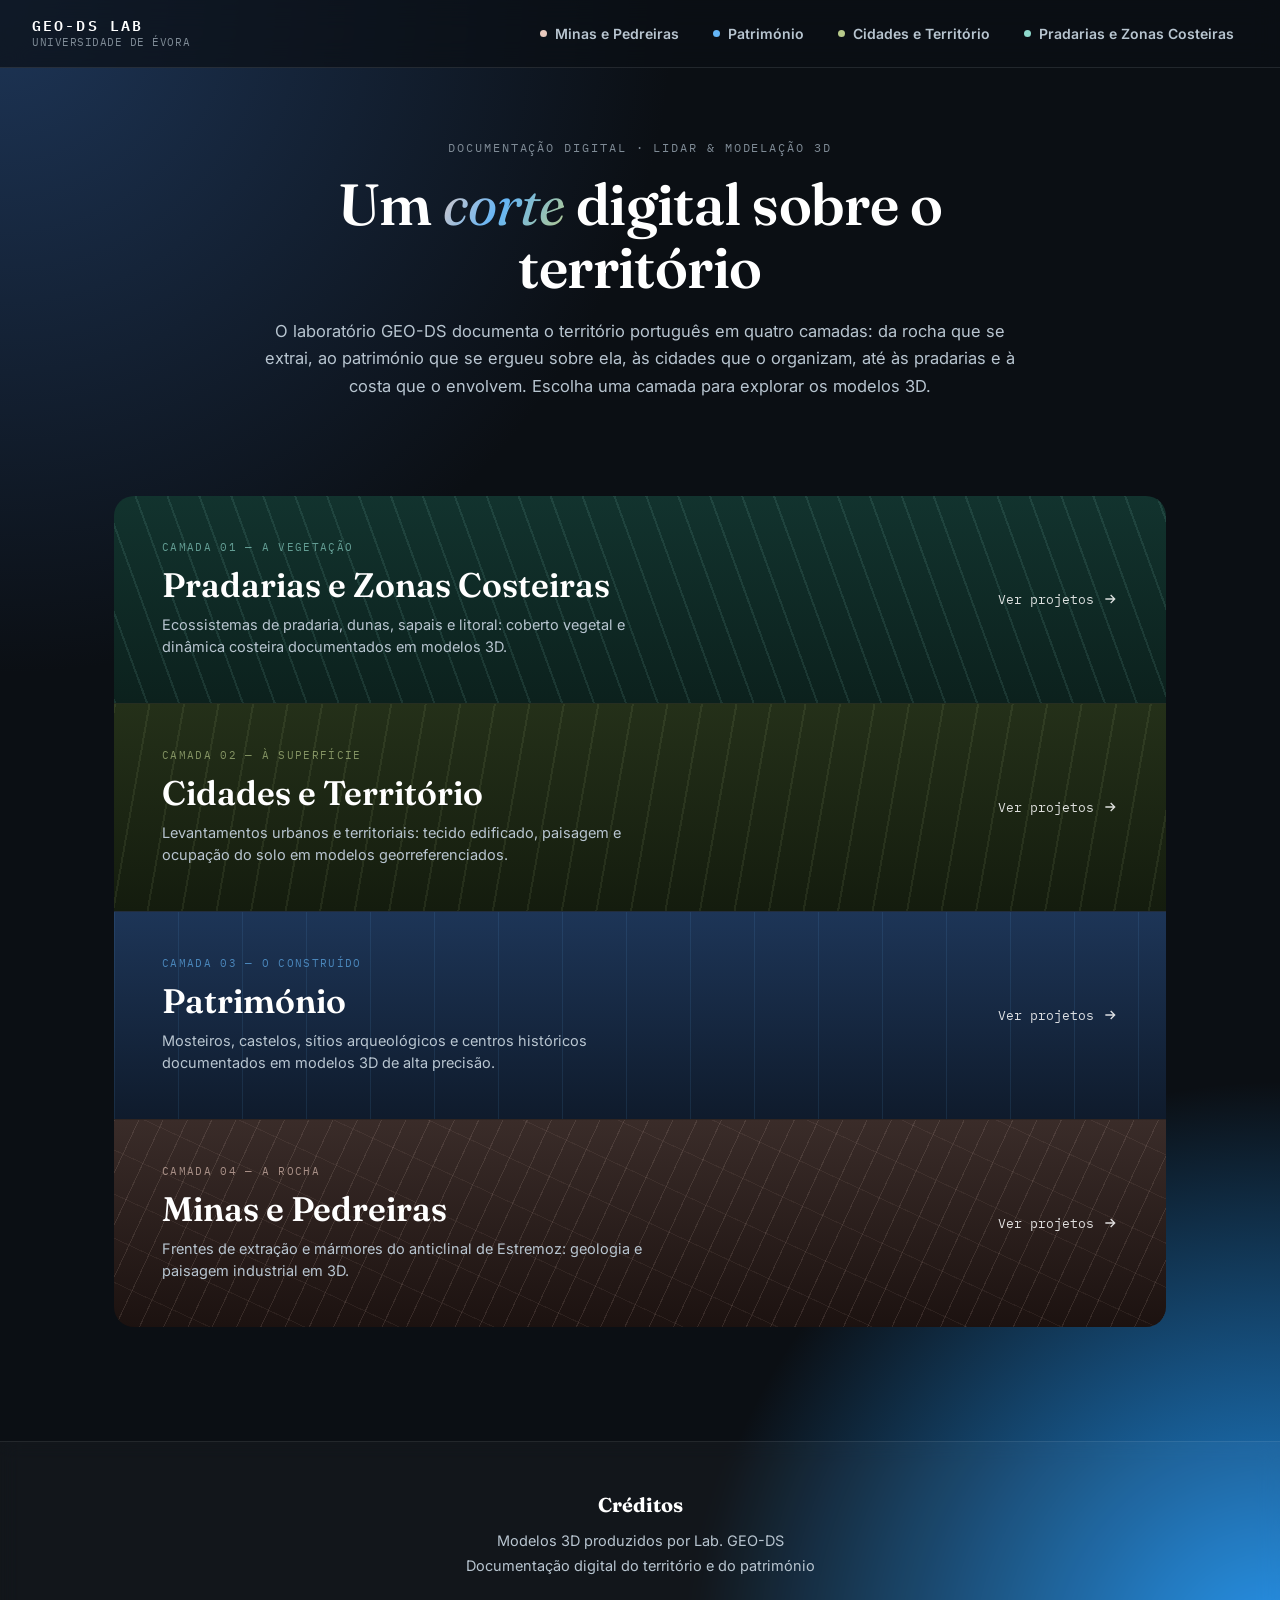
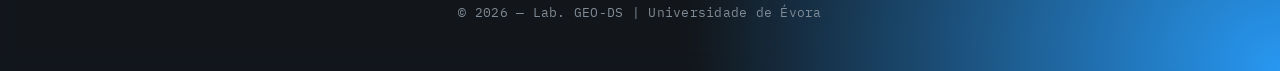
==== index.html @ 9f5beaca "Update eyebrow text in header section" ====
<!DOCTYPE html>
<html lang="pt">
<head>
<meta charset="UTF-8">
<meta name="viewport" content="width=device-width, initial-scale=1.0">
<title>GEO-DS_Atlas Digital do Território e Património</title>

<link rel="preconnect" href="https://fonts.googleapis.com">
<link href="https://fonts.googleapis.com/css2?family=Fraunces:ital,wght@0,500;0,600;1,400&family=Inter:wght@300;400;600;700&family=IBM+Plex+Mono:wght@400;600&display=swap" rel="stylesheet">
<link rel="stylesheet" href="css/geods.css">
</head>
<body>

<nav class="geods-nav">
    <a href="index.html" class="geods-brand">
        <span class="mark">GEO-DS LAB</span>
        <span class="sub">UNIVERSIDADE DE ÉVORA</span>
    </a>
    <div class="geods-links">
        <a href="minas.html" class="nav-minas"><span class="dot"></span><span class="txt">Minas e Pedreiras</span></a>
        <a href="patrimonio.html" class="nav-patrimonio"><span class="dot"></span><span class="txt">Património</span></a>
        <a href="cidades.html" class="nav-cidades"><span class="dot"></span><span class="txt">Cidades e Território</span></a>
        <a href="pradarias.html" class="nav-pradarias"><span class="dot"></span><span class="txt">Pradarias e Zonas Costeiras</span></a>
    </div>
</nav>

<header class="hero">
    <div class="eyebrow">Documentação digital · LiDAR &amp; modelação 3D</div>
    <h1>Um <em>corte</em> digital sobre o território</h1>
    <p>O laboratório GEO-DS documenta o território português em quatro camadas: da rocha que se extrai, ao património que se ergueu sobre ela, às cidades que o organizam, até às pradarias e à costa que o envolvem. Escolha uma camada para explorar os modelos 3D.</p>
</header>

<div class="strata">

    <a class="stratum pradarias" href="pradarias.html">
        <div class="label">
            <span class="index">Camada 01 — a vegetação</span>
            <h2>Pradarias e Zonas Costeiras</h2>
            <p>Ecossistemas de pradaria, dunas, sapais e litoral: coberto vegetal e dinâmica costeira documentados em modelos 3D.</p>
        </div>
        <span class="go">Ver projetos
            <svg viewBox="0 0 24 24" fill="none" stroke="currentColor" stroke-width="2"><path d="M5 12h14M13 6l6 6-6 6"/></svg>
        </span>
    </a>

    <a class="stratum cidades" href="cidades.html">
        <div class="label">
            <span class="index">Camada 02 — à superfície</span>
            <h2>Cidades e Território</h2>
            <p>Levantamentos urbanos e territoriais: tecido edificado, paisagem e ocupação do solo em modelos georreferenciados.</p>
        </div>
        <span class="go">Ver projetos
            <svg viewBox="0 0 24 24" fill="none" stroke="currentColor" stroke-width="2"><path d="M5 12h14M13 6l6 6-6 6"/></svg>
        </span>
    </a>

    <a class="stratum patrimonio" href="patrimonio.html">
        <div class="label">
            <span class="index">Camada 03 — o construído</span>
            <h2>Património</h2>
            <p>Mosteiros, castelos, sítios arqueológicos e centros históricos documentados em modelos 3D de alta precisão.</p>
        </div>
        <span class="go">Ver projetos
            <svg viewBox="0 0 24 24" fill="none" stroke="currentColor" stroke-width="2"><path d="M5 12h14M13 6l6 6-6 6"/></svg>
        </span>
    </a>

    <a class="stratum minas" href="minas.html">
        <div class="label">
            <span class="index">Camada 04 — a rocha</span>
            <h2>Minas e Pedreiras</h2>
            <p>Frentes de extração e mármores do anticlinal de Estremoz: geologia e paisagem industrial em 3D.</p>
        </div>
        <span class="go">Ver projetos
            <svg viewBox="0 0 24 24" fill="none" stroke="currentColor" stroke-width="2"><path d="M5 12h14M13 6l6 6-6 6"/></svg>
        </span>
    </a>

</div>

<footer>
    <div class="footer-section">
        <h3>Créditos</h3>
        <p>Modelos 3D produzidos por Lab. GEO-DS</p>
        <p>Documentação digital do território e do património</p>
    </div>
    <div class="footer-bottom">
        © 2026 — Lab. GEO-DS | Universidade de Évora
    </div>
</footer>

</body>
</html>
---- css/geods.css ----
/* ============================================================
   GEO-DS — Atlas Digital do Território
   Sistema de design partilhado por todas as páginas do site.
   ============================================================ */

*{ margin:0; padding:0; box-sizing:border-box; }

:root{
    /* base */
    --ink:#0b0f14;
    --ink-soft:#10151c;
    --text:#ffffff;
    --text-dim:#b8c5d0;
    --text-faint:#7f8b96;
    --line:rgba(255,255,255,.1);

    /* identidade — Património (mantém o azul já existente no atlas) */
    --patrimonio-deep:#1d3557;
    --patrimonio-mid:#2196f3;
    --patrimonio-glow:#64b5f6;

    /* identidade — Minas e Pedreiras (mármore do anticlinal de Estremoz) */
    --minas-deep:#3a2c29;
    --minas-mid:#c98f82;
    --minas-glow:#e8c9bd;

    /* identidade — Cidades e Território (paisagem, sobreiro, mapa) */
    --cidades-deep:#243019;
    --cidades-mid:#7c8f57;
    --cidades-glow:#b7c98a;

    /* identidade — Pradarias e Zonas Costeiras (dunas, sapal, litoral) */
    --pradarias-deep:#12332e;
    --pradarias-mid:#3fa79a;
    --pradarias-glow:#8fd9cd;

    --font-display:'Fraunces', serif;
    --font-body:'Inter', sans-serif;
    --font-mono:'IBM Plex Mono', monospace;
}

body{
    font-family:var(--font-body);
    background:
        radial-gradient(circle at top left, var(--patrimonio-deep) 0%, transparent 32%),
        radial-gradient(circle at bottom right, var(--patrimonio-mid) 0%, transparent 28%),
        var(--ink);
    color:var(--text);
    min-height:100vh;
}

a{ color:inherit; }

/* ---------- NAV ---------- */

.geods-nav{
    position:sticky;
    top:0;
    z-index:100;
    display:flex;
    align-items:center;
    justify-content:space-between;
    gap:20px;
    padding:16px 32px;
    background:rgba(11,15,20,.7);
    backdrop-filter:blur(14px);
    border-bottom:1px solid var(--line);
    flex-wrap:wrap;
}

.geods-brand{
    display:flex;
    flex-direction:column;
    line-height:1.1;
    text-decoration:none;
}

.geods-brand .mark{
    font-family:var(--font-mono);
    font-size:15px;
    letter-spacing:.14em;
    font-weight:600;
}

.geods-brand .sub{
    font-family:var(--font-mono);
    font-size:10.5px;
    letter-spacing:.05em;
    color:var(--text-faint);
    margin-top:3px;
}

.geods-links{
    display:flex;
    align-items:center;
    gap:6px;
    flex-wrap:wrap;
}

.geods-links a{
    display:flex;
    align-items:center;
    gap:8px;
    text-decoration:none;
    color:var(--text-dim);
    font-size:14px;
    font-weight:600;
    padding:9px 14px;
    border-radius:999px;
    transition:.25s ease;
}

.geods-links a .dot{
    width:7px;
    height:7px;
    border-radius:50%;
    flex-shrink:0;
}

.geods-links a:hover,
.geods-links a.active{
    color:var(--text);
    background:rgba(255,255,255,.08);
}

.geods-links a.nav-minas .dot{ background:var(--minas-glow); }
.geods-links a.nav-patrimonio .dot{ background:var(--patrimonio-glow); }
.geods-links a.nav-cidades .dot{ background:var(--cidades-glow); }
.geods-links a.nav-pradarias .dot{ background:var(--pradarias-glow); }

.geods-links a.nav-minas:hover, .geods-links a.nav-minas.active{ box-shadow:inset 0 0 0 1px rgba(201,143,130,.4); }
.geods-links a.nav-patrimonio:hover, .geods-links a.nav-patrimonio.active{ box-shadow:inset 0 0 0 1px rgba(100,181,246,.4); }
.geods-links a.nav-cidades:hover, .geods-links a.nav-cidades.active{ box-shadow:inset 0 0 0 1px rgba(183,201,138,.4); }
.geods-links a.nav-pradarias:hover, .geods-links a.nav-pradarias.active{ box-shadow:inset 0 0 0 1px rgba(143,217,205,.4); }

/* ---------- HERO (homepage) ---------- */

.hero{
    padding:72px 24px 40px;
    text-align:center;
    max-width:820px;
    margin:0 auto;
}

.hero .eyebrow{
    font-family:var(--font-mono);
    font-size:12px;
    letter-spacing:.16em;
    text-transform:uppercase;
    color:var(--text-faint);
    margin-bottom:18px;
}

.hero h1{
    font-family:var(--font-display);
    font-weight:600;
    font-size:clamp(36px,6vw,58px);
    line-height:1.08;
    letter-spacing:-.01em;
}

.hero h1 em{
    font-style:italic;
    font-weight:400;
    background:linear-gradient(120deg,var(--minas-glow),var(--patrimonio-glow) 50%,var(--cidades-glow));
    -webkit-background-clip:text;
    background-clip:text;
    color:transparent;
}

.hero p{
    margin-top:20px;
    color:var(--text-dim);
    font-size:16.5px;
    line-height:1.65;
}

/* ---------- STRATA — o corte geológico das 3 secções ---------- */

.strata{
    max-width:1100px;
    margin:56px auto 24px;
    padding:0 24px 90px;
    display:flex;
    flex-direction:column;
    gap:0;
}

.stratum{
    position:relative;
    display:flex;
    align-items:center;
    justify-content:space-between;
    gap:32px;
    padding:44px 48px;
    text-decoration:none;
    color:var(--text);
    overflow:hidden;
    border-top:1px solid rgba(255,255,255,.08);
    transition:.4s cubic-bezier(.2,.8,.2,1);
}

.stratum:first-child{ border-top:none; border-radius:20px 20px 0 0; }
.stratum:last-child{ border-radius:0 0 20px 20px; }

.stratum .label{
    position:relative;
    z-index:2;
    max-width:520px;
}

.stratum .index{
    font-family:var(--font-mono);
    font-size:11px;
    letter-spacing:.12em;
    text-transform:uppercase;
    opacity:.65;
    display:block;
    margin-bottom:10px;
}

.stratum h2{
    font-family:var(--font-display);
    font-size:clamp(24px,3.2vw,34px);
    font-weight:600;
    margin-bottom:8px;
}

.stratum p{
    font-size:14.5px;
    color:var(--text-dim);
    line-height:1.55;
}

.stratum .go{
    position:relative;
    z-index:2;
    font-family:var(--font-mono);
    font-size:13px;
    white-space:nowrap;
    display:flex;
    align-items:center;
    gap:8px;
    opacity:.85;
    transition:.3s ease;
}

.stratum .go svg{ width:16px; height:16px; transition:.3s ease; }

.stratum:hover .go svg{ transform:translateX(4px); }

.stratum::before{
    content:'';
    position:absolute;
    inset:0;
    opacity:.9;
    z-index:0;
}

.stratum:hover{ padding-left:56px; }

/* cidades — camada superior: paisagem/território */
.stratum.cidades{ background:linear-gradient(180deg,var(--cidades-deep),#141c0e); }
.stratum.cidades::before{
    background-image:repeating-linear-gradient(100deg, rgba(183,201,138,.10) 0 2px, transparent 2px 34px);
}
.stratum.cidades:hover{ background:linear-gradient(180deg,#2c3a1e,#141c0e); box-shadow:0 0 40px rgba(124,143,87,.25) inset; }

/* património — camada intermédia: estrutura construída */
.stratum.patrimonio{ background:linear-gradient(180deg,var(--patrimonio-deep),#0f1b2c); }
.stratum.patrimonio::before{
    background-image:
        linear-gradient(90deg, rgba(100,181,246,.12) 1px, transparent 1px);
    background-size:64px 100%;
}
.stratum.patrimonio:hover{ background:linear-gradient(180deg,#264875,#0f1b2c); box-shadow:0 0 40px rgba(33,150,243,.25) inset; }

/* pradarias — camada mais superficial: vegetação, dunas e sapal */
.stratum.pradarias{ background:linear-gradient(180deg,var(--pradarias-deep),#0c211d); }
.stratum.pradarias::before{
    background-image:repeating-linear-gradient(70deg, rgba(143,217,205,.12) 0 2px, transparent 2px 30px);
}
.stratum.pradarias:hover{ background:linear-gradient(180deg,#184840,#0c211d); box-shadow:0 0 40px rgba(143,217,205,.25) inset; }

/* minas — camada inferior: rocha e veios de mármore */
.stratum.minas{ background:linear-gradient(180deg,var(--minas-deep),#1c1210); }
.stratum.minas::before{
    background-image:
        repeating-linear-gradient(115deg, rgba(232,201,189,.14) 0 1px, transparent 1px 22px),
        repeating-linear-gradient(25deg, rgba(232,201,189,.08) 0 1px, transparent 1px 40px);
}
.stratum.minas:hover{ background:linear-gradient(180deg,#4a332d,#1c1210); box-shadow:0 0 40px rgba(201,143,130,.25) inset; }

.stratum.cidades .index{ color:var(--cidades-glow); }
.stratum.patrimonio .index{ color:var(--patrimonio-glow); }
.stratum.minas .index{ color:var(--minas-glow); }
.stratum.pradarias .index{ color:var(--pradarias-glow); }

/* ---------- GRID / CARDS (usado nas páginas de categoria) ---------- */

.page-head{
    padding:64px 24px 20px;
    text-align:center;
    max-width:760px;
    margin:0 auto;
}

.page-head .eyebrow{
    font-family:var(--font-mono);
    font-size:12px;
    letter-spacing:.16em;
    text-transform:uppercase;
    margin-bottom:16px;
}

.page-head h1{
    font-family:var(--font-display);
    font-size:clamp(32px,5vw,48px);
    font-weight:600;
}

.page-head p{
    margin-top:16px;
    color:var(--text-dim);
    font-size:15.5px;
    line-height:1.6;
}

.project-grid{
    width:90%;
    max-width:1200px;
    margin:48px auto 0;
    display:grid;
    grid-template-columns:repeat(auto-fit,minmax(280px,1fr));
    gap:30px;
    padding-bottom:80px;
}

.card{
    position:relative;
    background:rgba(255,255,255,0.06);
    border:1px solid rgba(255,255,255,0.12);
    backdrop-filter:blur(12px);
    border-radius:22px;
    overflow:hidden;
    transition:.35s ease;
    box-shadow:0 0 20px rgba(0,0,0,.35);
}

.card::before{
    content:'';
    position:absolute;
    inset:0;
    background:linear-gradient(135deg,rgba(255,255,255,.08),transparent);
    pointer-events:none;
}

.card:hover{
    transform:translateY(-10px) scale(1.02);
}

.card-content{
    padding:40px 30px;
    text-align:center;
}

.card-title{
    font-size:22px;
    margin-bottom:25px;
    font-weight:600;
    color:white;
    font-family:var(--font-display);
}

.card-button{
    display:inline-block;
    padding:12px 24px;
    border-radius:12px;
    text-decoration:none;
    color:white;
    font-weight:600;
    transition:.3s ease;
}

/* variações de cor por secção, aplicadas via classe no <body> */
body.theme-patrimonio .card:hover{ border-color:var(--patrimonio-glow); box-shadow:0 0 25px rgba(100,181,246,.35), 0 0 60px rgba(100,181,246,.15); }
body.theme-patrimonio .card-button{ background:linear-gradient(135deg,var(--patrimonio-mid),var(--patrimonio-glow)); box-shadow:0 0 15px rgba(33,203,243,.4); }
body.theme-patrimonio .card-button:hover{ transform:scale(1.05); box-shadow:0 0 25px rgba(33,203,243,.8); }
body.theme-patrimonio .page-head .eyebrow{ color:var(--patrimonio-glow); }

body.theme-minas{ background:radial-gradient(circle at top left, var(--minas-deep) 0%, transparent 32%), radial-gradient(circle at bottom right, #6b4c43 0%, transparent 28%), var(--ink); }
body.theme-minas .card:hover{ border-color:var(--minas-glow); box-shadow:0 0 25px rgba(201,143,130,.35), 0 0 60px rgba(201,143,130,.15); }
body.theme-minas .card-button{ background:linear-gradient(135deg,var(--minas-mid),var(--minas-glow)); color:#3a2c29; box-shadow:0 0 15px rgba(201,143,130,.4); }
body.theme-minas .card-button:hover{ transform:scale(1.05); box-shadow:0 0 25px rgba(201,143,130,.8); }
body.theme-minas .page-head .eyebrow{ color:var(--minas-glow); }

body.theme-cidades{ background:radial-gradient(circle at top left, var(--cidades-deep) 0%, transparent 32%), radial-gradient(circle at bottom right, #4b5b32 0%, transparent 28%), var(--ink); }
body.theme-cidades .card:hover{ border-color:var(--cidades-glow); box-shadow:0 0 25px rgba(183,201,138,.35), 0 0 60px rgba(183,201,138,.15); }
body.theme-cidades .card-button{ background:linear-gradient(135deg,var(--cidades-mid),var(--cidades-glow)); color:#1c2413; box-shadow:0 0 15px rgba(183,201,138,.4); }
body.theme-cidades .card-button:hover{ transform:scale(1.05); box-shadow:0 0 25px rgba(183,201,138,.8); }
body.theme-cidades .page-head .eyebrow{ color:var(--cidades-glow); }

body.theme-pradarias{ background:radial-gradient(circle at top left, var(--pradarias-deep) 0%, transparent 32%), radial-gradient(circle at bottom right, #2a5f56 0%, transparent 28%), var(--ink); }
body.theme-pradarias .card:hover{ border-color:var(--pradarias-glow); box-shadow:0 0 25px rgba(143,217,205,.35), 0 0 60px rgba(143,217,205,.15); }
body.theme-pradarias .card-button{ background:linear-gradient(135deg,var(--pradarias-mid),var(--pradarias-glow)); color:#0c211d; box-shadow:0 0 15px rgba(143,217,205,.4); }
body.theme-pradarias .card-button:hover{ transform:scale(1.05); box-shadow:0 0 25px rgba(143,217,205,.8); }
body.theme-pradarias .page-head .eyebrow{ color:var(--pradarias-glow); }

/* estado "brevemente" para categorias ainda sem projetos publicados */
.card.placeholder{ opacity:.55; }
.card.placeholder .card-button{
    background:transparent !important;
    border:1px dashed rgba(255,255,255,.3);
    box-shadow:none !important;
    color:var(--text-dim);
    cursor:default;
    pointer-events:none;
}
.card.placeholder .card-title::after{
    content:'Brevemente';
    display:block;
    font-family:var(--font-mono);
    font-size:11px;
    letter-spacing:.1em;
    text-transform:uppercase;
    color:var(--text-faint);
    margin-top:8px;
    font-weight:400;
}

/* ---------- FOOTER ---------- */

footer{
    border-top:1px solid rgba(255,255,255,.08);
    padding:50px 20px;
    background:rgba(255,255,255,.03);
    backdrop-filter:blur(10px);
    text-align:center;
}

.footer-section h3{
    margin-bottom:15px;
    font-size:20px;
    font-family:var(--font-display);
}

.footer-section p{
    color:#b8c5d0;
    margin:8px 0;
    font-size:14.5px;
}

.footer-bottom{
    margin-top:30px;
    color:#7f8b96;
    font-size:13px;
    font-family:var(--font-mono);
    letter-spacing:.02em;
}

@media (max-width:640px){
    .geods-nav{ padding:14px 18px; }
    .geods-links a span.txt{ display:none; }
    .geods-links a{ padding:9px 11px; }
    .stratum{ padding:32px 24px; flex-direction:column; align-items:flex-start; gap:16px; }
    .stratum .go{ align-self:flex-end; }
    .stratum:hover{ padding-left:24px; }
}
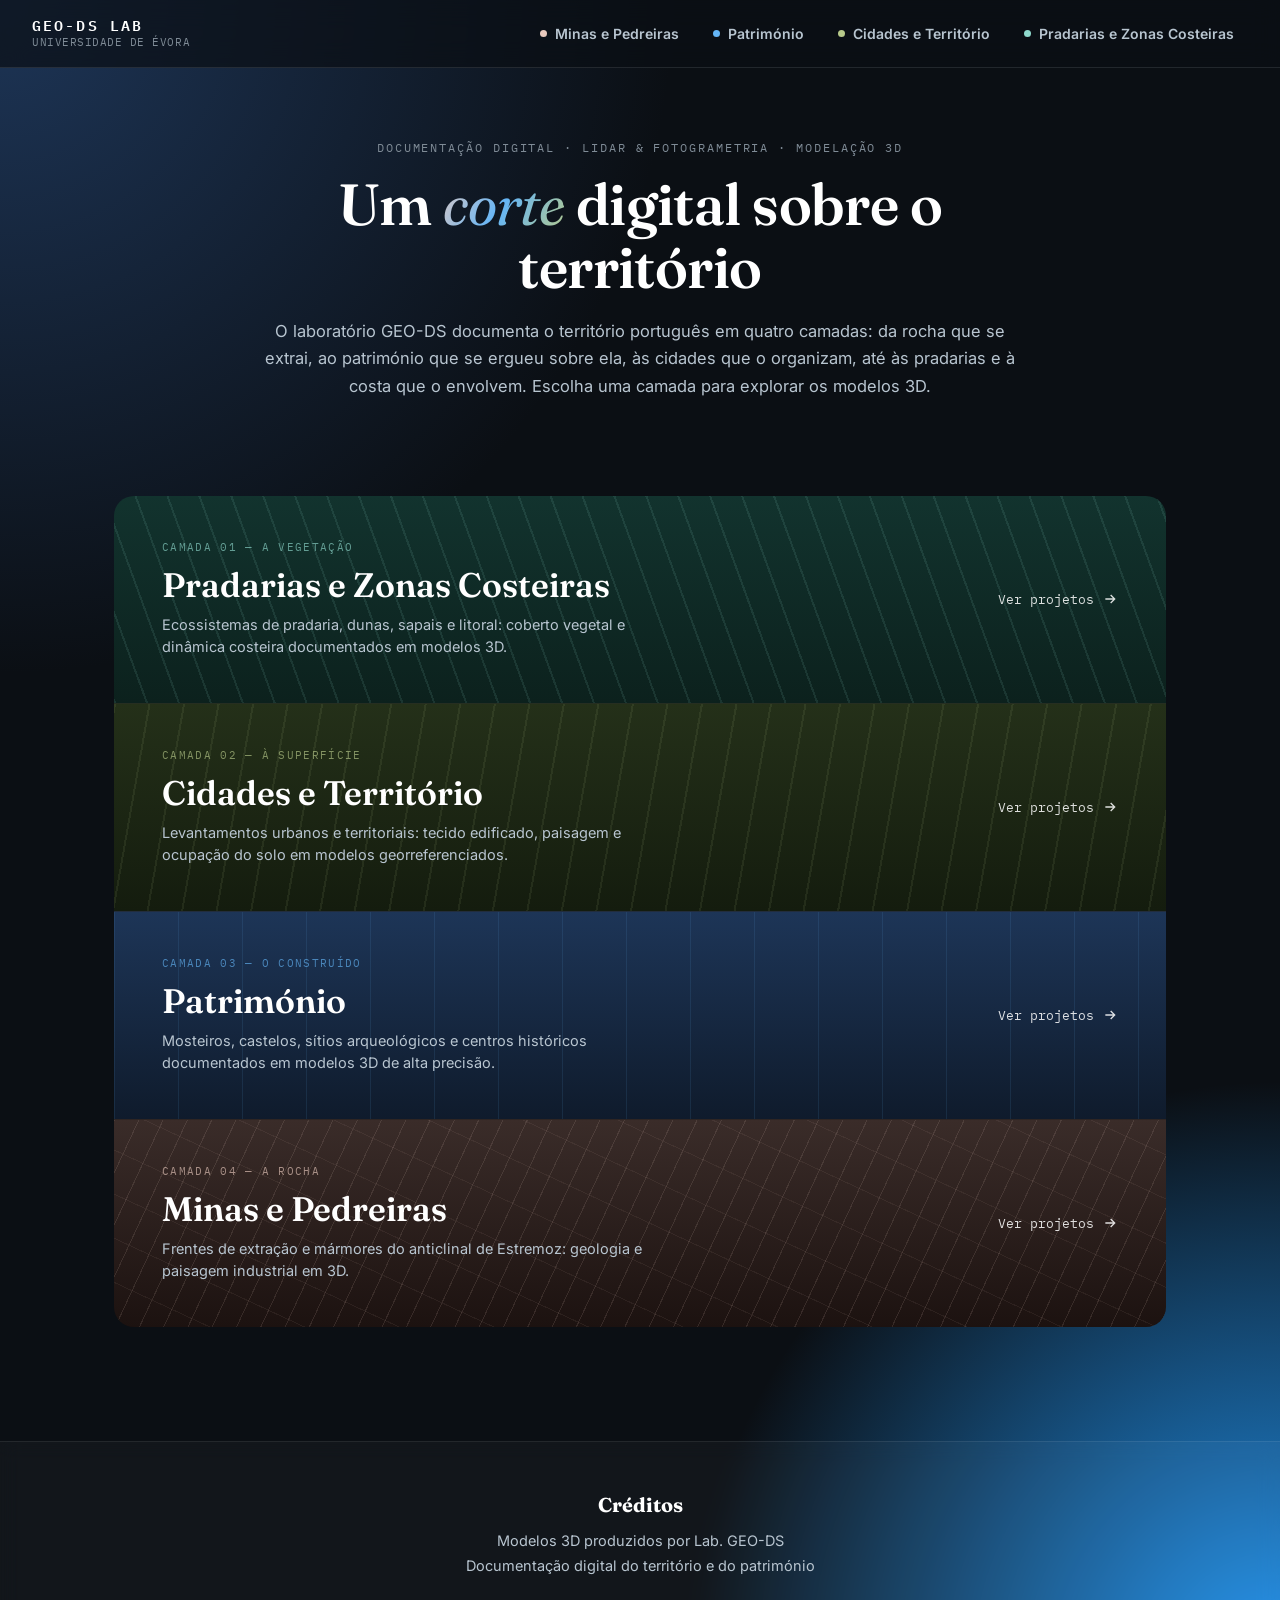
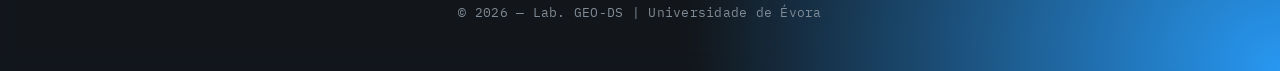
==== commit 7deda08e: "Update eyebrow text in header section" ====
--- a/index.html
+++ b/index.html
@@ -25,7 +25,7 @@
 </nav>
 
 <header class="hero">
-    <div class="eyebrow">Documentação digital · LiDAR &amp; modelação 3D</div>
+    <div class="eyebrow">Documentação digital · LiDAR &amp; fotogrametria · modelação 3D</div>
     <h1>Um <em>corte</em> digital sobre o território</h1>
     <p>O laboratório GEO-DS documenta o território português em quatro camadas: da rocha que se extrai, ao património que se ergueu sobre ela, às cidades que o organizam, até às pradarias e à costa que o envolvem. Escolha uma camada para explorar os modelos 3D.</p>
 </header>
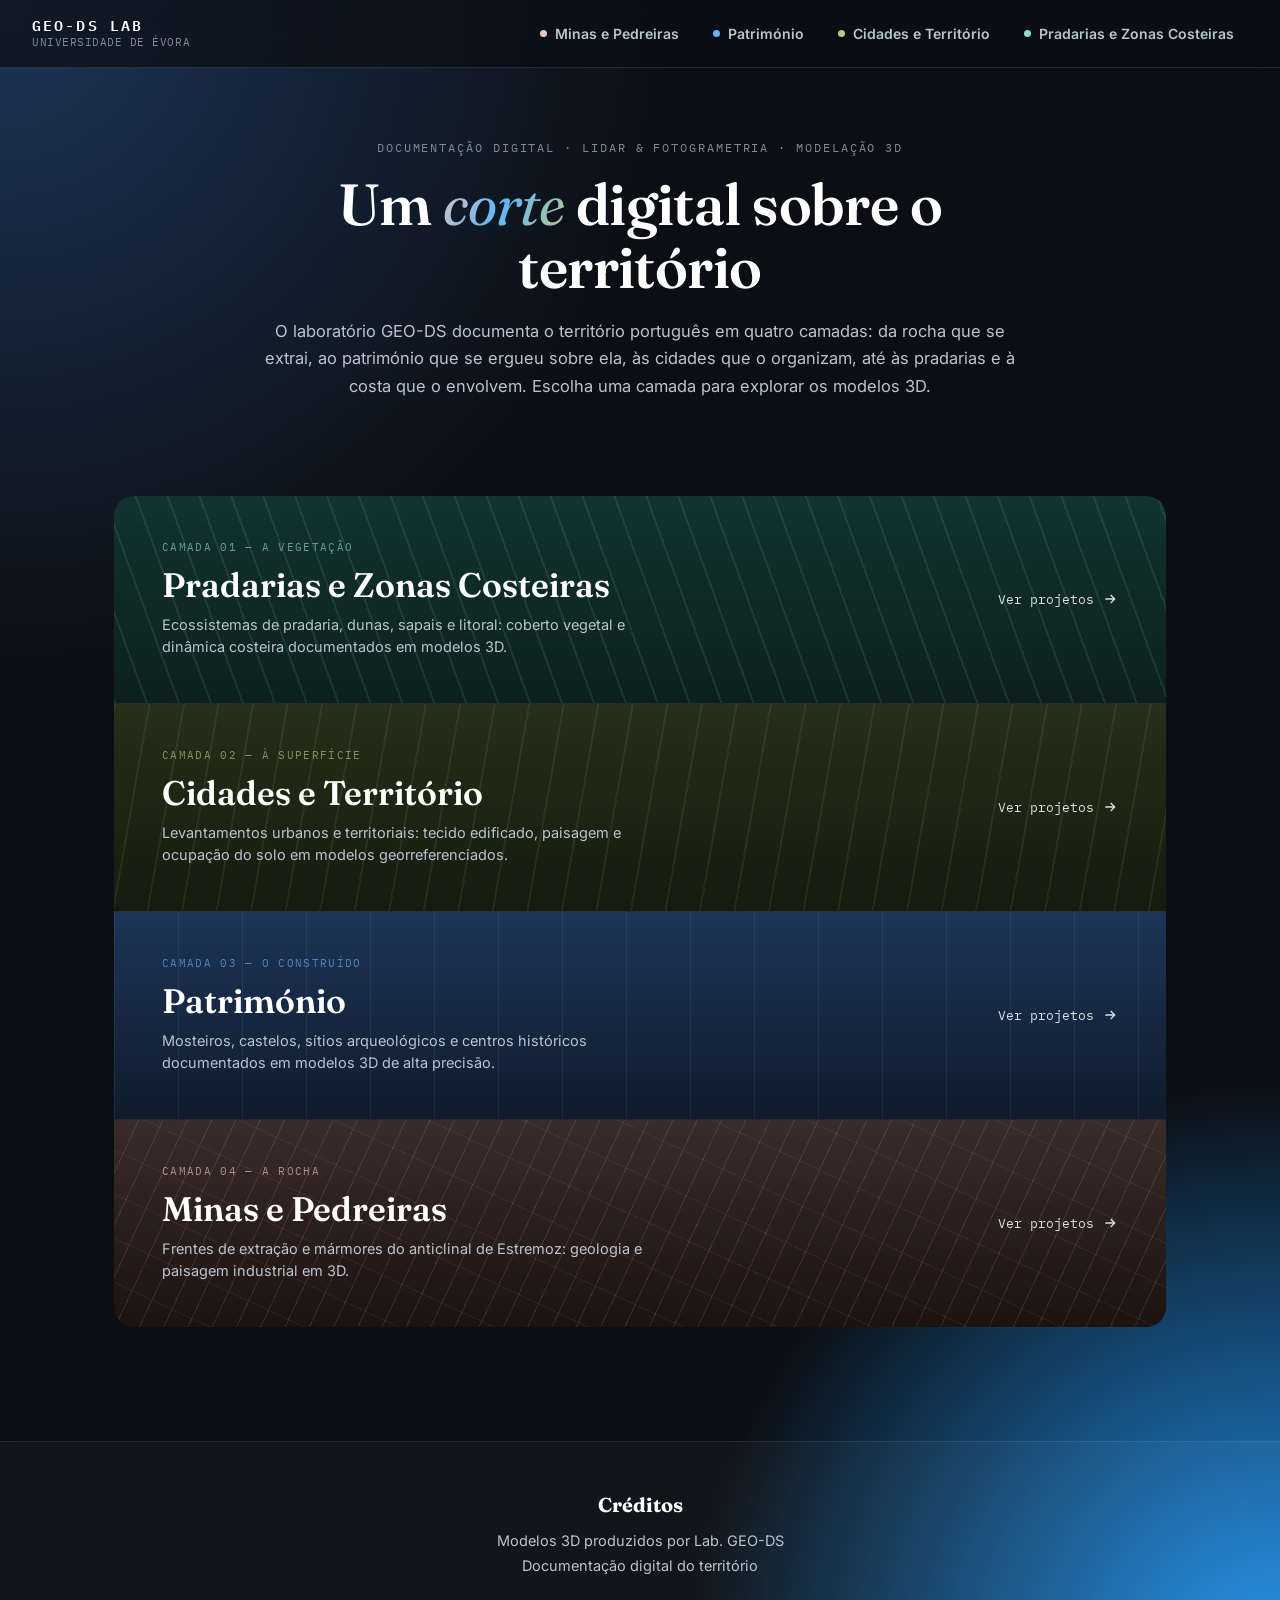
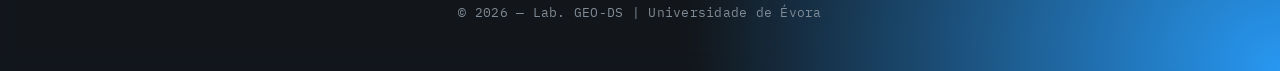
==== commit e36e4fa1: "Update title and footer text in index.html" ====
--- a/index.html
+++ b/index.html
@@ -3,7 +3,7 @@
 <head>
 <meta charset="UTF-8">
 <meta name="viewport" content="width=device-width, initial-scale=1.0">
-<title>GEO-DS_Atlas Digital do Território e Património</title>
+<title>GEO-DS - Atlas Digital do Território</title>
 
 <link rel="preconnect" href="https://fonts.googleapis.com">
 <link href="https://fonts.googleapis.com/css2?family=Fraunces:ital,wght@0,500;0,600;1,400&family=Inter:wght@300;400;600;700&family=IBM+Plex+Mono:wght@400;600&display=swap" rel="stylesheet">
@@ -82,7 +82,7 @@
     <div class="footer-section">
         <h3>Créditos</h3>
         <p>Modelos 3D produzidos por Lab. GEO-DS</p>
-        <p>Documentação digital do território e do património</p>
+        <p>Documentação digital do território</p>
     </div>
     <div class="footer-bottom">
         © 2026 — Lab. GEO-DS | Universidade de Évora
--- a/css/geods.css
+++ b/css/geods.css
@@ -6,7 +6,6 @@
 *{ margin:0; padding:0; box-sizing:border-box; }
 
 :root{
-    /* base */
     --ink:#0b0f14;
     --ink-soft:#10151c;
     --text:#ffffff;
@@ -14,22 +13,18 @@
     --text-faint:#7f8b96;
     --line:rgba(255,255,255,.1);
 
-    /* identidade — Património (mantém o azul já existente no atlas) */
     --patrimonio-deep:#1d3557;
     --patrimonio-mid:#2196f3;
     --patrimonio-glow:#64b5f6;
 
-    /* identidade — Minas e Pedreiras (mármore do anticlinal de Estremoz) */
     --minas-deep:#3a2c29;
     --minas-mid:#c98f82;
     --minas-glow:#e8c9bd;
 
-    /* identidade — Cidades e Território (paisagem, sobreiro, mapa) */
     --cidades-deep:#243019;
     --cidades-mid:#7c8f57;
     --cidades-glow:#b7c98a;
 
-    /* identidade — Pradarias e Zonas Costeiras (dunas, sapal, litoral) */
     --pradarias-deep:#12332e;
     --pradarias-mid:#3fa79a;
     --pradarias-glow:#8fd9cd;
@@ -123,17 +118,43 @@
     background:rgba(255,255,255,.08);
 }
 
-.geods-links a.nav-minas .dot{ background:var(--minas-glow); }
-.geods-links a.nav-patrimonio .dot{ background:var(--patrimonio-glow); }
-.geods-links a.nav-cidades .dot{ background:var(--cidades-glow); }
-.geods-links a.nav-pradarias .dot{ background:var(--pradarias-glow); }
-
-.geods-links a.nav-minas:hover, .geods-links a.nav-minas.active{ box-shadow:inset 0 0 0 1px rgba(201,143,130,.4); }
-.geods-links a.nav-patrimonio:hover, .geods-links a.nav-patrimonio.active{ box-shadow:inset 0 0 0 1px rgba(100,181,246,.4); }
-.geods-links a.nav-cidades:hover, .geods-links a.nav-cidades.active{ box-shadow:inset 0 0 0 1px rgba(183,201,138,.4); }
-.geods-links a.nav-pradarias:hover, .geods-links a.nav-pradarias.active{ box-shadow:inset 0 0 0 1px rgba(143,217,205,.4); }
-
-/* ---------- HERO (homepage) ---------- */
+.geods-links a.nav-minas .dot{
+    background:var(--minas-glow);
+}
+
+.geods-links a.nav-patrimonio .dot{
+    background:var(--patrimonio-glow);
+}
+
+.geods-links a.nav-cidades .dot{
+    background:var(--cidades-glow);
+}
+
+.geods-links a.nav-pradarias .dot{
+    background:var(--pradarias-glow);
+}
+
+.geods-links a.nav-minas:hover,
+.geods-links a.nav-minas.active{
+    box-shadow:inset 0 0 0 1px rgba(201,143,130,.4);
+}
+
+.geods-links a.nav-patrimonio:hover,
+.geods-links a.nav-patrimonio.active{
+    box-shadow:inset 0 0 0 1px rgba(100,181,246,.4);
+}
+
+.geods-links a.nav-cidades:hover,
+.geods-links a.nav-cidades.active{
+    box-shadow:inset 0 0 0 1px rgba(183,201,138,.4);
+}
+
+.geods-links a.nav-pradarias:hover,
+.geods-links a.nav-pradarias.active{
+    box-shadow:inset 0 0 0 1px rgba(143,217,205,.4);
+}
+
+/* ---------- HERO ---------- */
 
 .hero{
     padding:72px 24px 40px;
@@ -162,7 +183,12 @@
 .hero h1 em{
     font-style:italic;
     font-weight:400;
-    background:linear-gradient(120deg,var(--minas-glow),var(--patrimonio-glow) 50%,var(--cidades-glow));
+    background:linear-gradient(
+        120deg,
+        var(--minas-glow),
+        var(--patrimonio-glow) 50%,
+        var(--cidades-glow)
+    );
     -webkit-background-clip:text;
     background-clip:text;
     color:transparent;
@@ -175,7 +201,7 @@
     line-height:1.65;
 }
 
-/* ---------- STRATA — o corte geológico das 3 secções ---------- */
+/* ---------- STRATA ---------- */
 
 .strata{
     max-width:1100px;
@@ -200,8 +226,14 @@
     transition:.4s cubic-bezier(.2,.8,.2,1);
 }
 
-.stratum:first-child{ border-top:none; border-radius:20px 20px 0 0; }
-.stratum:last-child{ border-radius:0 0 20px 20px; }
+.stratum:first-child{
+    border-top:none;
+    border-radius:20px 20px 0 0;
+}
+
+.stratum:last-child{
+    border-radius:0 0 20px 20px;
+}
 
 .stratum .label{
     position:relative;
@@ -245,9 +277,15 @@
     transition:.3s ease;
 }
 
-.stratum .go svg{ width:16px; height:16px; transition:.3s ease; }
-
-.stratum:hover .go svg{ transform:translateX(4px); }
+.stratum .go svg{
+    width:16px;
+    height:16px;
+    transition:.3s ease;
+}
+
+.stratum:hover .go svg{
+    transform:translateX(4px);
+}
 
 .stratum::before{
     content:'';
@@ -257,46 +295,143 @@
     z-index:0;
 }
 
-.stratum:hover{ padding-left:56px; }
-
-/* cidades — camada superior: paisagem/território */
-.stratum.cidades{ background:linear-gradient(180deg,var(--cidades-deep),#141c0e); }
+.stratum:hover{
+    padding-left:56px;
+}
+
+/* CIDADES */
+
+.stratum.cidades{
+    background:linear-gradient(
+        180deg,
+        var(--cidades-deep),
+        #141c0e
+    );
+}
+
 .stratum.cidades::before{
-    background-image:repeating-linear-gradient(100deg, rgba(183,201,138,.10) 0 2px, transparent 2px 34px);
-}
-.stratum.cidades:hover{ background:linear-gradient(180deg,#2c3a1e,#141c0e); box-shadow:0 0 40px rgba(124,143,87,.25) inset; }
-
-/* património — camada intermédia: estrutura construída */
-.stratum.patrimonio{ background:linear-gradient(180deg,var(--patrimonio-deep),#0f1b2c); }
+    background-image:repeating-linear-gradient(
+        100deg,
+        rgba(183,201,138,.10) 0 2px,
+        transparent 2px 34px
+    );
+}
+
+.stratum.cidades:hover{
+    background:linear-gradient(
+        180deg,
+        #2c3a1e,
+        #141c0e
+    );
+    box-shadow:0 0 40px rgba(124,143,87,.25) inset;
+}
+
+/* PATRIMÓNIO */
+
+.stratum.patrimonio{
+    background:linear-gradient(
+        180deg,
+        var(--patrimonio-deep),
+        #0f1b2c
+    );
+}
+
 .stratum.patrimonio::before{
     background-image:
-        linear-gradient(90deg, rgba(100,181,246,.12) 1px, transparent 1px);
+        linear-gradient(
+            90deg,
+            rgba(100,181,246,.12) 1px,
+            transparent 1px
+        );
     background-size:64px 100%;
 }
-.stratum.patrimonio:hover{ background:linear-gradient(180deg,#264875,#0f1b2c); box-shadow:0 0 40px rgba(33,150,243,.25) inset; }
-
-/* pradarias — camada mais superficial: vegetação, dunas e sapal */
-.stratum.pradarias{ background:linear-gradient(180deg,var(--pradarias-deep),#0c211d); }
+
+.stratum.patrimonio:hover{
+    background:linear-gradient(
+        180deg,
+        #264875,
+        #0f1b2c
+    );
+    box-shadow:0 0 40px rgba(33,150,243,.25) inset;
+}
+
+/* PRADARIAS */
+
+.stratum.pradarias{
+    background:linear-gradient(
+        180deg,
+        var(--pradarias-deep),
+        #0c211d
+    );
+}
+
 .stratum.pradarias::before{
-    background-image:repeating-linear-gradient(70deg, rgba(143,217,205,.12) 0 2px, transparent 2px 30px);
-}
-.stratum.pradarias:hover{ background:linear-gradient(180deg,#184840,#0c211d); box-shadow:0 0 40px rgba(143,217,205,.25) inset; }
-
-/* minas — camada inferior: rocha e veios de mármore */
-.stratum.minas{ background:linear-gradient(180deg,var(--minas-deep),#1c1210); }
+    background-image:repeating-linear-gradient(
+        70deg,
+        rgba(143,217,205,.12) 0 2px,
+        transparent 2px 30px
+    );
+}
+
+.stratum.pradarias:hover{
+    background:linear-gradient(
+        180deg,
+        #184840,
+        #0c211d
+    );
+    box-shadow:0 0 40px rgba(143,217,205,.25) inset;
+}
+
+/* MINAS */
+
+.stratum.minas{
+    background:linear-gradient(
+        180deg,
+        var(--minas-deep),
+        #1c1210
+    );
+}
+
 .stratum.minas::before{
     background-image:
-        repeating-linear-gradient(115deg, rgba(232,201,189,.14) 0 1px, transparent 1px 22px),
-        repeating-linear-gradient(25deg, rgba(232,201,189,.08) 0 1px, transparent 1px 40px);
-}
-.stratum.minas:hover{ background:linear-gradient(180deg,#4a332d,#1c1210); box-shadow:0 0 40px rgba(201,143,130,.25) inset; }
-
-.stratum.cidades .index{ color:var(--cidades-glow); }
-.stratum.patrimonio .index{ color:var(--patrimonio-glow); }
-.stratum.minas .index{ color:var(--minas-glow); }
-.stratum.pradarias .index{ color:var(--pradarias-glow); }
-
-/* ---------- GRID / CARDS (usado nas páginas de categoria) ---------- */
+        repeating-linear-gradient(
+            115deg,
+            rgba(232,201,189,.14) 0 1px,
+            transparent 1px 22px
+        ),
+        repeating-linear-gradient(
+            25deg,
+            rgba(232,201,189,.08) 0 1px,
+            transparent 1px 40px
+        );
+}
+
+.stratum.minas:hover{
+    background:linear-gradient(
+        180deg,
+        #4a332d,
+        #1c1210
+    );
+    box-shadow:0 0 40px rgba(201,143,130,.25) inset;
+}
+
+.stratum.cidades .index{
+    color:var(--cidades-glow);
+}
+
+.stratum.patrimonio .index{
+    color:var(--patrimonio-glow);
+}
+
+.stratum.minas .index{
+    color:var(--minas-glow);
+}
+
+.stratum.pradarias .index{
+    color:var(--pradarias-glow);
+}
+
+/* ---------- GRID / CARDS ---------- */
 
 .page-head{
     padding:64px 24px 20px;
@@ -351,7 +486,11 @@
     content:'';
     position:absolute;
     inset:0;
-    background:linear-gradient(135deg,rgba(255,255,255,.08),transparent);
+    background:linear-gradient(
+        135deg,
+        rgba(255,255,255,.08),
+        transparent
+    );
     pointer-events:none;
 }
 
@@ -382,32 +521,176 @@
     transition:.3s ease;
 }
 
-/* variações de cor por secção, aplicadas via classe no <body> */
-body.theme-patrimonio .card:hover{ border-color:var(--patrimonio-glow); box-shadow:0 0 25px rgba(100,181,246,.35), 0 0 60px rgba(100,181,246,.15); }
-body.theme-patrimonio .card-button{ background:linear-gradient(135deg,var(--patrimonio-mid),var(--patrimonio-glow)); box-shadow:0 0 15px rgba(33,203,243,.4); }
-body.theme-patrimonio .card-button:hover{ transform:scale(1.05); box-shadow:0 0 25px rgba(33,203,243,.8); }
-body.theme-patrimonio .page-head .eyebrow{ color:var(--patrimonio-glow); }
-
-body.theme-minas{ background:radial-gradient(circle at top left, var(--minas-deep) 0%, transparent 32%), radial-gradient(circle at bottom right, #6b4c43 0%, transparent 28%), var(--ink); }
-body.theme-minas .card:hover{ border-color:var(--minas-glow); box-shadow:0 0 25px rgba(201,143,130,.35), 0 0 60px rgba(201,143,130,.15); }
-body.theme-minas .card-button{ background:linear-gradient(135deg,var(--minas-mid),var(--minas-glow)); color:#3a2c29; box-shadow:0 0 15px rgba(201,143,130,.4); }
-body.theme-minas .card-button:hover{ transform:scale(1.05); box-shadow:0 0 25px rgba(201,143,130,.8); }
-body.theme-minas .page-head .eyebrow{ color:var(--minas-glow); }
-
-body.theme-cidades{ background:radial-gradient(circle at top left, var(--cidades-deep) 0%, transparent 32%), radial-gradient(circle at bottom right, #4b5b32 0%, transparent 28%), var(--ink); }
-body.theme-cidades .card:hover{ border-color:var(--cidades-glow); box-shadow:0 0 25px rgba(183,201,138,.35), 0 0 60px rgba(183,201,138,.15); }
-body.theme-cidades .card-button{ background:linear-gradient(135deg,var(--cidades-mid),var(--cidades-glow)); color:#1c2413; box-shadow:0 0 15px rgba(183,201,138,.4); }
-body.theme-cidades .card-button:hover{ transform:scale(1.05); box-shadow:0 0 25px rgba(183,201,138,.8); }
-body.theme-cidades .page-head .eyebrow{ color:var(--cidades-glow); }
-
-body.theme-pradarias{ background:radial-gradient(circle at top left, var(--pradarias-deep) 0%, transparent 32%), radial-gradient(circle at bottom right, #2a5f56 0%, transparent 28%), var(--ink); }
-body.theme-pradarias .card:hover{ border-color:var(--pradarias-glow); box-shadow:0 0 25px rgba(143,217,205,.35), 0 0 60px rgba(143,217,205,.15); }
-body.theme-pradarias .card-button{ background:linear-gradient(135deg,var(--pradarias-mid),var(--pradarias-glow)); color:#0c211d; box-shadow:0 0 15px rgba(143,217,205,.4); }
-body.theme-pradarias .card-button:hover{ transform:scale(1.05); box-shadow:0 0 25px rgba(143,217,205,.8); }
-body.theme-pradarias .page-head .eyebrow{ color:var(--pradarias-glow); }
-
-/* estado "brevemente" para categorias ainda sem projetos publicados */
-.card.placeholder{ opacity:.55; }
+/* ---------- PATRIMÓNIO ---------- */
+
+body.theme-patrimonio .card:hover{
+    border-color:var(--patrimonio-glow);
+    box-shadow:
+        0 0 25px rgba(100,181,246,.35),
+        0 0 60px rgba(100,181,246,.15);
+}
+
+body.theme-patrimonio .card-button{
+    background:linear-gradient(
+        135deg,
+        var(--patrimonio-mid),
+        var(--patrimonio-glow)
+    );
+    box-shadow:0 0 15px rgba(33,203,243,.4);
+}
+
+body.theme-patrimonio .card-button:hover{
+    transform:scale(1.05);
+    box-shadow:0 0 25px rgba(33,203,243,.8);
+}
+
+body.theme-patrimonio .page-head .eyebrow{
+    color:var(--patrimonio-glow);
+}
+
+/* ---------- MINAS ---------- */
+
+body.theme-minas{
+    background:
+        radial-gradient(
+            circle at top left,
+            var(--minas-deep) 0%,
+            transparent 32%
+        ),
+        radial-gradient(
+            circle at bottom right,
+            #6b4c43 0%,
+            transparent 28%
+        ),
+        var(--ink);
+}
+
+body.theme-minas .card:hover{
+    border-color:var(--minas-glow);
+    box-shadow:
+        0 0 25px rgba(201,143,130,.35),
+        0 0 60px rgba(201,143,130,.15);
+}
+
+body.theme-minas .card-button{
+    background:linear-gradient(
+        135deg,
+        var(--minas-mid),
+        var(--minas-glow)
+    );
+    color:#3a2c29;
+    box-shadow:0 0 15px rgba(201,143,130,.4);
+}
+
+body.theme-minas .card-button:hover{
+    transform:scale(1.05);
+    box-shadow:0 0 25px rgba(201,143,130,.8);
+}
+
+body.theme-minas .page-head .eyebrow{
+    color:var(--minas-glow);
+}
+
+/* ---------- CIDADES ---------- */
+
+body.theme-cidades{
+    background:
+        radial-gradient(
+            circle at top left,
+            var(--cidades-deep) 0%,
+            transparent 32%
+        ),
+        radial-gradient(
+            circle at bottom right,
+            #4b5b32 0%,
+            transparent 28%
+        ),
+        var(--ink);
+}
+
+body.theme-cidades .card:hover{
+    border-color:var(--cidades-glow);
+    box-shadow:
+        0 0 25px rgba(183,201,138,.35),
+        0 0 60px rgba(183,201,138,.15);
+}
+
+body.theme-cidades .card-button{
+    background:linear-gradient(
+        135deg,
+        var(--cidades-mid),
+        var(--cidades-glow)
+    );
+    color:#1c2413;
+    box-shadow:0 0 15px rgba(183,201,138,.4);
+}
+
+body.theme-cidades .card-button:hover{
+    transform:scale(1.05);
+    box-shadow:0 0 25px rgba(183,201,138,.8);
+}
+
+body.theme-cidades .page-head .eyebrow{
+    color:var(--cidades-glow);
+}
+
+/* ---------- PRADARIAS ---------- */
+
+body.theme-pradarias{
+    background:
+        radial-gradient(
+            circle at top left,
+            var(--pradarias-deep) 0%,
+            transparent 32%
+        ),
+        radial-gradient(
+            circle at bottom right,
+            #2a5f56 0%,
+            transparent 28%
+        ),
+        var(--ink);
+}
+
+body.theme-pradarias .card{
+    max-width:350px;
+    margin:0 auto;
+}
+
+body.theme-pradarias .card:hover{
+    border-color:var(--pradarias-glow);
+    box-shadow:
+        0 0 25px rgba(143,217,205,.35),
+        0 0 60px rgba(143,217,205,.15);
+}
+
+body.theme-pradarias .card-button{
+    display:inline-block;
+    width:auto;
+    padding:12px 24px;
+    background:linear-gradient(
+        135deg,
+        var(--pradarias-mid),
+        var(--pradarias-glow)
+    );
+    color:#0c211d;
+    box-shadow:0 0 15px rgba(143,217,205,.4);
+}
+
+body.theme-pradarias .card-button:hover{
+    transform:scale(1.05);
+    box-shadow:0 0 25px rgba(143,217,205,.8);
+}
+
+body.theme-pradarias .page-head .eyebrow{
+    color:var(--pradarias-glow);
+}
+
+/* ---------- PLACEHOLDER ---------- */
+
+.card.placeholder{
+    opacity:.55;
+}
+
 .card.placeholder .card-button{
     background:transparent !important;
     border:1px dashed rgba(255,255,255,.3);
@@ -416,6 +699,7 @@
     cursor:default;
     pointer-events:none;
 }
+
 .card.placeholder .card-title::after{
     content:'Brevemente';
     display:block;
@@ -458,11 +742,35 @@
     letter-spacing:.02em;
 }
 
+/* ---------- RESPONSIVE ---------- */
+
 @media (max-width:640px){
-    .geods-nav{ padding:14px 18px; }
-    .geods-links a span.txt{ display:none; }
-    .geods-links a{ padding:9px 11px; }
-    .stratum{ padding:32px 24px; flex-direction:column; align-items:flex-start; gap:16px; }
-    .stratum .go{ align-self:flex-end; }
-    .stratum:hover{ padding-left:24px; }
-}
+
+    .geods-nav{
+        padding:14px 18px;
+    }
+
+    .geods-links a span.txt{
+        display:none;
+    }
+
+    .geods-links a{
+        padding:9px 11px;
+    }
+
+    .stratum{
+        padding:32px 24px;
+        flex-direction:column;
+        align-items:flex-start;
+        gap:16px;
+    }
+
+    .stratum .go{
+        align-self:flex-end;
+    }
+
+    .stratum:hover{
+        padding-left:24px;
+    }
+
+}
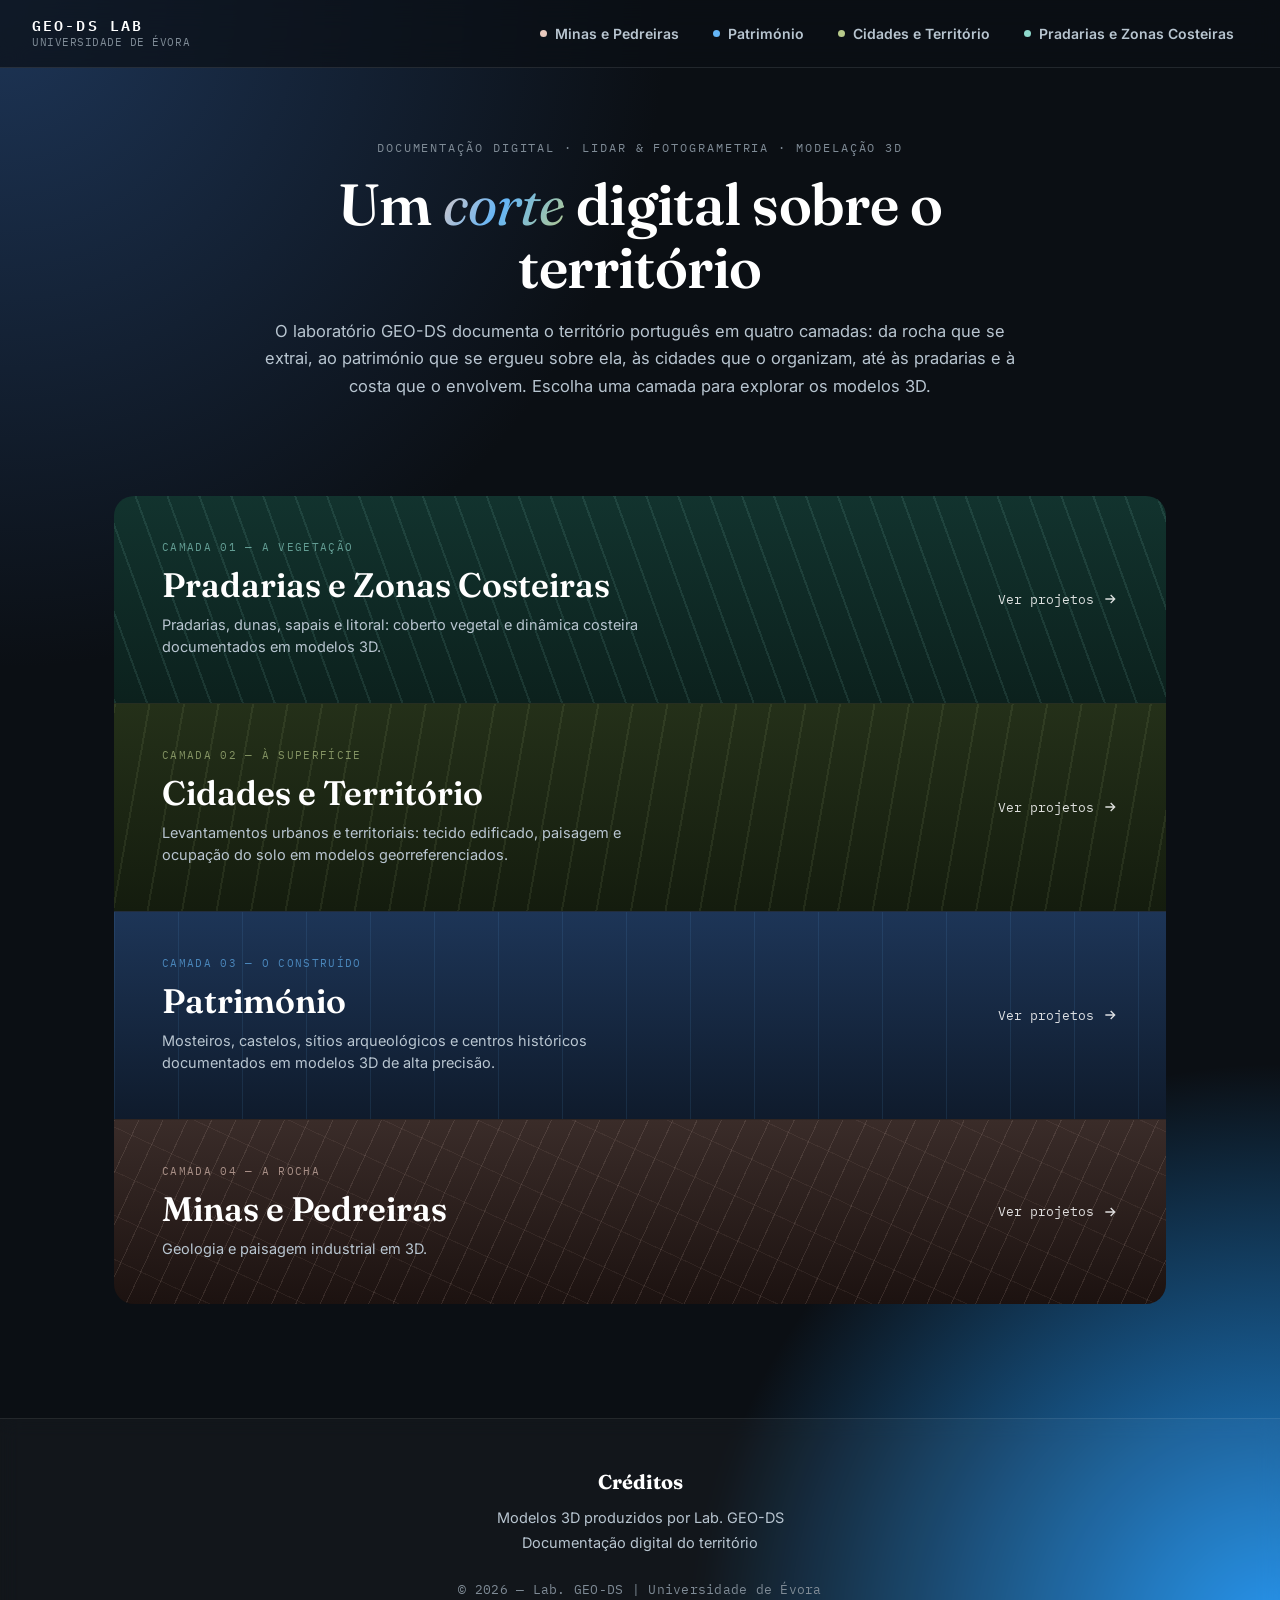
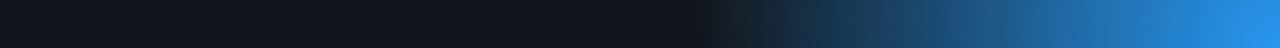
==== commit fccc0992: "Update descriptions in index.html" ====
--- a/index.html
+++ b/index.html
@@ -36,7 +36,7 @@
         <div class="label">
             <span class="index">Camada 01 — a vegetação</span>
             <h2>Pradarias e Zonas Costeiras</h2>
-            <p>Ecossistemas de pradaria, dunas, sapais e litoral: coberto vegetal e dinâmica costeira documentados em modelos 3D.</p>
+            <p>Pradarias, dunas, sapais e litoral: coberto vegetal e dinâmica costeira documentados em modelos 3D.</p>
         </div>
         <span class="go">Ver projetos
             <svg viewBox="0 0 24 24" fill="none" stroke="currentColor" stroke-width="2"><path d="M5 12h14M13 6l6 6-6 6"/></svg>
@@ -69,7 +69,7 @@
         <div class="label">
             <span class="index">Camada 04 — a rocha</span>
             <h2>Minas e Pedreiras</h2>
-            <p>Frentes de extração e mármores do anticlinal de Estremoz: geologia e paisagem industrial em 3D.</p>
+            <p>Geologia e paisagem industrial em 3D.</p>
         </div>
         <span class="go">Ver projetos
             <svg viewBox="0 0 24 24" fill="none" stroke="currentColor" stroke-width="2"><path d="M5 12h14M13 6l6 6-6 6"/></svg>
--- a/css/geods.css
+++ b/css/geods.css
@@ -3,120 +3,224 @@
    Sistema de design partilhado por todas as páginas do site.
    ============================================================ */
 
-*{ margin:0; padding:0; box-sizing:border-box; }
+*{
+    margin:0;
+    padding:0;
+    box-sizing:border-box;
+}
 
 :root{
+
+    /* base */
+
     --ink:#0b0f14;
     --ink-soft:#10151c;
+
     --text:#ffffff;
     --text-dim:#b8c5d0;
     --text-faint:#7f8b96;
+
     --line:rgba(255,255,255,.1);
+
+
+    /* identidade — Património */
 
     --patrimonio-deep:#1d3557;
     --patrimonio-mid:#2196f3;
     --patrimonio-glow:#64b5f6;
 
+
+    /* identidade — Minas e Pedreiras */
+
     --minas-deep:#3a2c29;
     --minas-mid:#c98f82;
     --minas-glow:#e8c9bd;
 
+
+    /* identidade — Cidades e Território */
+
     --cidades-deep:#243019;
     --cidades-mid:#7c8f57;
     --cidades-glow:#b7c98a;
 
+
+    /* identidade — Pradarias e Zonas Costeiras */
+
     --pradarias-deep:#12332e;
     --pradarias-mid:#3fa79a;
     --pradarias-glow:#8fd9cd;
 
+
+    /* fontes */
+
     --font-display:'Fraunces', serif;
     --font-body:'Inter', sans-serif;
     --font-mono:'IBM Plex Mono', monospace;
 }
 
+
+/* ============================================================
+   BODY
+   ============================================================ */
+
 body{
+
     font-family:var(--font-body);
-    background:
-        radial-gradient(circle at top left, var(--patrimonio-deep) 0%, transparent 32%),
-        radial-gradient(circle at bottom right, var(--patrimonio-mid) 0%, transparent 28%),
+
+    background:
+        radial-gradient(
+            circle at top left,
+            var(--patrimonio-deep) 0%,
+            transparent 32%
+        ),
+
+        radial-gradient(
+            circle at bottom right,
+            var(--patrimonio-mid) 0%,
+            transparent 28%
+        ),
+
         var(--ink);
+
     color:var(--text);
+
     min-height:100vh;
 }
 
-a{ color:inherit; }
-
-/* ---------- NAV ---------- */
+
+a{
+    color:inherit;
+}
+
+
+/* ============================================================
+   NAV
+   ============================================================ */
 
 .geods-nav{
+
     position:sticky;
+
     top:0;
+
     z-index:100;
+
     display:flex;
+
     align-items:center;
+
     justify-content:space-between;
+
     gap:20px;
+
     padding:16px 32px;
+
     background:rgba(11,15,20,.7);
+
     backdrop-filter:blur(14px);
+
     border-bottom:1px solid var(--line);
+
     flex-wrap:wrap;
 }
 
+
 .geods-brand{
+
     display:flex;
+
     flex-direction:column;
+
     line-height:1.1;
+
     text-decoration:none;
 }
 
+
 .geods-brand .mark{
+
     font-family:var(--font-mono);
+
     font-size:15px;
+
     letter-spacing:.14em;
+
     font-weight:600;
 }
 
+
 .geods-brand .sub{
+
     font-family:var(--font-mono);
+
     font-size:10.5px;
+
     letter-spacing:.05em;
+
     color:var(--text-faint);
+
     margin-top:3px;
 }
 
+
 .geods-links{
+
     display:flex;
+
     align-items:center;
+
     gap:6px;
+
     flex-wrap:wrap;
 }
 
+
 .geods-links a{
+
     display:flex;
+
     align-items:center;
+
     gap:8px;
+
     text-decoration:none;
+
     color:var(--text-dim);
+
     font-size:14px;
+
     font-weight:600;
+
     padding:9px 14px;
+
     border-radius:999px;
+
     transition:.25s ease;
 }
 
+
 .geods-links a .dot{
+
     width:7px;
+
     height:7px;
+
     border-radius:50%;
+
     flex-shrink:0;
 }
+
 
 .geods-links a:hover,
 .geods-links a.active{
+
     color:var(--text);
+
     background:rgba(255,255,255,.08);
 }
+
+
+/* cores dos pontos */
 
 .geods-links a.nav-minas .dot{
     background:var(--minas-glow);
@@ -134,271 +238,446 @@
     background:var(--pradarias-glow);
 }
 
+
+/* hover da navegação */
+
 .geods-links a.nav-minas:hover,
 .geods-links a.nav-minas.active{
-    box-shadow:inset 0 0 0 1px rgba(201,143,130,.4);
-}
+
+    box-shadow:
+        inset 0 0 0 1px
+        rgba(201,143,130,.4);
+}
+
 
 .geods-links a.nav-patrimonio:hover,
 .geods-links a.nav-patrimonio.active{
-    box-shadow:inset 0 0 0 1px rgba(100,181,246,.4);
-}
+
+    box-shadow:
+        inset 0 0 0 1px
+        rgba(100,181,246,.4);
+}
+
 
 .geods-links a.nav-cidades:hover,
 .geods-links a.nav-cidades.active{
-    box-shadow:inset 0 0 0 1px rgba(183,201,138,.4);
-}
+
+    box-shadow:
+        inset 0 0 0 1px
+        rgba(183,201,138,.4);
+}
+
 
 .geods-links a.nav-pradarias:hover,
 .geods-links a.nav-pradarias.active{
-    box-shadow:inset 0 0 0 1px rgba(143,217,205,.4);
-}
-
-/* ---------- HERO ---------- */
+
+    box-shadow:
+        inset 0 0 0 1px
+        rgba(143,217,205,.4);
+}
+
+
+/* ============================================================
+   HERO
+   ============================================================ */
 
 .hero{
+
     padding:72px 24px 40px;
+
     text-align:center;
+
     max-width:820px;
+
     margin:0 auto;
 }
 
+
 .hero .eyebrow{
+
     font-family:var(--font-mono);
+
     font-size:12px;
+
     letter-spacing:.16em;
+
     text-transform:uppercase;
+
     color:var(--text-faint);
+
     margin-bottom:18px;
 }
 
+
 .hero h1{
+
     font-family:var(--font-display);
+
     font-weight:600;
+
     font-size:clamp(36px,6vw,58px);
+
     line-height:1.08;
+
     letter-spacing:-.01em;
 }
 
+
 .hero h1 em{
+
     font-style:italic;
+
     font-weight:400;
-    background:linear-gradient(
-        120deg,
-        var(--minas-glow),
-        var(--patrimonio-glow) 50%,
-        var(--cidades-glow)
-    );
+
+    background:
+        linear-gradient(
+            120deg,
+            var(--minas-glow),
+            var(--patrimonio-glow) 50%,
+            var(--cidades-glow)
+        );
+
     -webkit-background-clip:text;
+
     background-clip:text;
+
     color:transparent;
 }
 
+
 .hero p{
+
     margin-top:20px;
+
     color:var(--text-dim);
+
     font-size:16.5px;
+
     line-height:1.65;
 }
 
-/* ---------- STRATA ---------- */
+
+/* ============================================================
+   STRATA
+   ============================================================ */
 
 .strata{
+
     max-width:1100px;
+
     margin:56px auto 24px;
+
     padding:0 24px 90px;
+
     display:flex;
+
     flex-direction:column;
+
     gap:0;
 }
 
+
 .stratum{
+
     position:relative;
+
     display:flex;
+
     align-items:center;
+
     justify-content:space-between;
+
     gap:32px;
+
     padding:44px 48px;
+
     text-decoration:none;
+
     color:var(--text);
+
     overflow:hidden;
-    border-top:1px solid rgba(255,255,255,.08);
-    transition:.4s cubic-bezier(.2,.8,.2,1);
-}
+
+    border-top:
+        1px solid rgba(255,255,255,.08);
+
+    transition:
+        .4s cubic-bezier(.2,.8,.2,1);
+}
+
 
 .stratum:first-child{
+
     border-top:none;
-    border-radius:20px 20px 0 0;
-}
+
+    border-radius:
+        20px 20px 0 0;
+}
+
 
 .stratum:last-child{
-    border-radius:0 0 20px 20px;
-}
+
+    border-radius:
+        0 0 20px 20px;
+}
+
 
 .stratum .label{
+
     position:relative;
+
     z-index:2;
+
     max-width:520px;
 }
 
+
 .stratum .index{
+
     font-family:var(--font-mono);
+
     font-size:11px;
+
     letter-spacing:.12em;
+
     text-transform:uppercase;
+
     opacity:.65;
+
     display:block;
+
     margin-bottom:10px;
 }
 
+
 .stratum h2{
+
     font-family:var(--font-display);
-    font-size:clamp(24px,3.2vw,34px);
+
+    font-size:
+        clamp(24px,3.2vw,34px);
+
     font-weight:600;
+
     margin-bottom:8px;
 }
 
+
 .stratum p{
+
     font-size:14.5px;
+
     color:var(--text-dim);
+
     line-height:1.55;
 }
 
+
 .stratum .go{
+
     position:relative;
+
     z-index:2;
+
     font-family:var(--font-mono);
+
     font-size:13px;
+
     white-space:nowrap;
+
     display:flex;
+
     align-items:center;
+
     gap:8px;
+
     opacity:.85;
+
     transition:.3s ease;
 }
 
+
 .stratum .go svg{
+
     width:16px;
+
     height:16px;
+
     transition:.3s ease;
 }
 
+
 .stratum:hover .go svg{
-    transform:translateX(4px);
-}
+
+    transform:
+        translateX(4px);
+}
+
 
 .stratum::before{
+
     content:'';
+
     position:absolute;
+
     inset:0;
+
     opacity:.9;
+
     z-index:0;
 }
 
+
 .stratum:hover{
+
     padding-left:56px;
 }
 
+
 /* CIDADES */
 
 .stratum.cidades{
-    background:linear-gradient(
-        180deg,
-        var(--cidades-deep),
-        #141c0e
-    );
-}
+
+    background:
+        linear-gradient(
+            180deg,
+            var(--cidades-deep),
+            #141c0e
+        );
+}
+
 
 .stratum.cidades::before{
-    background-image:repeating-linear-gradient(
-        100deg,
-        rgba(183,201,138,.10) 0 2px,
-        transparent 2px 34px
-    );
-}
+
+    background-image:
+        repeating-linear-gradient(
+            100deg,
+            rgba(183,201,138,.10) 0 2px,
+            transparent 2px 34px
+        );
+}
+
 
 .stratum.cidades:hover{
-    background:linear-gradient(
-        180deg,
-        #2c3a1e,
-        #141c0e
-    );
-    box-shadow:0 0 40px rgba(124,143,87,.25) inset;
-}
+
+    background:
+        linear-gradient(
+            180deg,
+            #2c3a1e,
+            #141c0e
+        );
+
+    box-shadow:
+        0 0 40px
+        rgba(124,143,87,.25)
+        inset;
+}
+
 
 /* PATRIMÓNIO */
 
 .stratum.patrimonio{
-    background:linear-gradient(
-        180deg,
-        var(--patrimonio-deep),
-        #0f1b2c
-    );
-}
+
+    background:
+        linear-gradient(
+            180deg,
+            var(--patrimonio-deep),
+            #0f1b2c
+        );
+}
+
 
 .stratum.patrimonio::before{
+
     background-image:
         linear-gradient(
             90deg,
             rgba(100,181,246,.12) 1px,
             transparent 1px
         );
+
     background-size:64px 100%;
 }
 
+
 .stratum.patrimonio:hover{
-    background:linear-gradient(
-        180deg,
-        #264875,
-        #0f1b2c
-    );
-    box-shadow:0 0 40px rgba(33,150,243,.25) inset;
-}
+
+    background:
+        linear-gradient(
+            180deg,
+            #264875,
+            #0f1b2c
+        );
+
+    box-shadow:
+        0 0 40px
+        rgba(33,150,243,.25)
+        inset;
+}
+
 
 /* PRADARIAS */
 
 .stratum.pradarias{
-    background:linear-gradient(
-        180deg,
-        var(--pradarias-deep),
-        #0c211d
-    );
-}
+
+    background:
+        linear-gradient(
+            180deg,
+            var(--pradarias-deep),
+            #0c211d
+        );
+}
+
 
 .stratum.pradarias::before{
-    background-image:repeating-linear-gradient(
-        70deg,
-        rgba(143,217,205,.12) 0 2px,
-        transparent 2px 30px
-    );
-}
+
+    background-image:
+        repeating-linear-gradient(
+            70deg,
+            rgba(143,217,205,.12) 0 2px,
+            transparent 2px 30px
+        );
+}
+
 
 .stratum.pradarias:hover{
-    background:linear-gradient(
-        180deg,
-        #184840,
-        #0c211d
-    );
-    box-shadow:0 0 40px rgba(143,217,205,.25) inset;
-}
+
+    background:
+        linear-gradient(
+            180deg,
+            #184840,
+            #0c211d
+        );
+
+    box-shadow:
+        0 0 40px
+        rgba(143,217,205,.25)
+        inset;
+}
+
 
 /* MINAS */
 
 .stratum.minas{
-    background:linear-gradient(
-        180deg,
-        var(--minas-deep),
-        #1c1210
-    );
-}
+
+    background:
+        linear-gradient(
+            180deg,
+            var(--minas-deep),
+            #1c1210
+        );
+}
+
 
 .stratum.minas::before{
+
     background-image:
+
         repeating-linear-gradient(
             115deg,
             rgba(232,201,189,.14) 0 1px,
             transparent 1px 22px
         ),
+
         repeating-linear-gradient(
             25deg,
             rgba(232,201,189,.08) 0 1px,
@@ -406,14 +685,24 @@
         );
 }
 
+
 .stratum.minas:hover{
-    background:linear-gradient(
-        180deg,
-        #4a332d,
-        #1c1210
-    );
-    box-shadow:0 0 40px rgba(201,143,130,.25) inset;
-}
+
+    background:
+        linear-gradient(
+            180deg,
+            #4a332d,
+            #1c1210
+        );
+
+    box-shadow:
+        0 0 40px
+        rgba(201,143,130,.25)
+        inset;
+}
+
+
+/* cores dos índices */
 
 .stratum.cidades .index{
     color:var(--cidades-glow);
@@ -431,346 +720,605 @@
     color:var(--pradarias-glow);
 }
 
-/* ---------- GRID / CARDS ---------- */
+
+/* ============================================================
+   GRID / CARDS
+   ============================================================ */
 
 .page-head{
+
     padding:64px 24px 20px;
+
     text-align:center;
+
     max-width:760px;
+
     margin:0 auto;
 }
 
+
 .page-head .eyebrow{
+
     font-family:var(--font-mono);
+
     font-size:12px;
+
     letter-spacing:.16em;
+
     text-transform:uppercase;
+
     margin-bottom:16px;
 }
 
+
 .page-head h1{
+
     font-family:var(--font-display);
-    font-size:clamp(32px,5vw,48px);
+
+    font-size:
+        clamp(32px,5vw,48px);
+
     font-weight:600;
 }
 
+
 .page-head p{
+
     margin-top:16px;
+
     color:var(--text-dim);
+
     font-size:15.5px;
+
     line-height:1.6;
 }
 
+
 .project-grid{
+
     width:90%;
+
     max-width:1200px;
+
     margin:48px auto 0;
+
     display:grid;
-    grid-template-columns:repeat(auto-fit,minmax(280px,1fr));
+
+    grid-template-columns:
+        repeat(auto-fit,minmax(280px,1fr));
+
     gap:30px;
+
     padding-bottom:80px;
 }
 
+
+/* CARTÕES */
+
 .card{
+
     position:relative;
-    background:rgba(255,255,255,0.06);
-    border:1px solid rgba(255,255,255,0.12);
-    backdrop-filter:blur(12px);
+
+    width:100%;
+
+    max-width:350px;
+
+    margin:0 auto;
+
+    background:
+        rgba(255,255,255,0.06);
+
+    border:
+        1px solid rgba(255,255,255,0.12);
+
+    backdrop-filter:
+        blur(12px);
+
     border-radius:22px;
+
     overflow:hidden;
+
     transition:.35s ease;
-    box-shadow:0 0 20px rgba(0,0,0,.35);
-}
+
+    box-shadow:
+        0 0 20px
+        rgba(0,0,0,.35);
+}
+
 
 .card::before{
+
     content:'';
+
     position:absolute;
+
     inset:0;
-    background:linear-gradient(
-        135deg,
-        rgba(255,255,255,.08),
-        transparent
-    );
+
+    background:
+        linear-gradient(
+            135deg,
+            rgba(255,255,255,.08),
+            transparent
+        );
+
     pointer-events:none;
 }
 
+
 .card:hover{
-    transform:translateY(-10px) scale(1.02);
-}
+
+    transform:
+        translateY(-10px)
+        scale(1.02);
+}
+
 
 .card-content{
+
     padding:40px 30px;
+
     text-align:center;
 }
 
+
 .card-title{
+
     font-size:22px;
+
     margin-bottom:25px;
+
     font-weight:600;
+
     color:white;
-    font-family:var(--font-display);
-}
+
+    font-family:
+        var(--font-display);
+}
+
+
+/* BOTÕES DOS CARTÕES */
 
 .card-button{
+
     display:inline-block;
+
+    width:auto;
+
     padding:12px 24px;
+
     border-radius:12px;
+
     text-decoration:none;
+
     color:white;
+
     font-weight:600;
+
     transition:.3s ease;
 }
 
-/* ---------- PATRIMÓNIO ---------- */
+
+/* ============================================================
+   PATRIMÓNIO
+   ============================================================ */
 
 body.theme-patrimonio .card:hover{
-    border-color:var(--patrimonio-glow);
+
+    border-color:
+        var(--patrimonio-glow);
+
     box-shadow:
         0 0 25px rgba(100,181,246,.35),
         0 0 60px rgba(100,181,246,.15);
 }
 
+
 body.theme-patrimonio .card-button{
-    background:linear-gradient(
-        135deg,
-        var(--patrimonio-mid),
-        var(--patrimonio-glow)
-    );
-    box-shadow:0 0 15px rgba(33,203,243,.4);
-}
+
+    background:
+        linear-gradient(
+            135deg,
+            var(--patrimonio-mid),
+            var(--patrimonio-glow)
+        );
+
+    box-shadow:
+        0 0 15px
+        rgba(33,203,243,.4);
+}
+
 
 body.theme-patrimonio .card-button:hover{
-    transform:scale(1.05);
-    box-shadow:0 0 25px rgba(33,203,243,.8);
-}
+
+    transform:
+        scale(1.05);
+
+    box-shadow:
+        0 0 25px
+        rgba(33,203,243,.8);
+}
+
 
 body.theme-patrimonio .page-head .eyebrow{
-    color:var(--patrimonio-glow);
-}
-
-/* ---------- MINAS ---------- */
+
+    color:
+        var(--patrimonio-glow);
+}
+
+
+/* ============================================================
+   MINAS
+   ============================================================ */
 
 body.theme-minas{
-    background:
+
+    background:
+
         radial-gradient(
             circle at top left,
             var(--minas-deep) 0%,
             transparent 32%
         ),
+
         radial-gradient(
             circle at bottom right,
             #6b4c43 0%,
             transparent 28%
         ),
+
         var(--ink);
 }
 
+
 body.theme-minas .card:hover{
-    border-color:var(--minas-glow);
+
+    border-color:
+        var(--minas-glow);
+
     box-shadow:
         0 0 25px rgba(201,143,130,.35),
         0 0 60px rgba(201,143,130,.15);
 }
 
+
 body.theme-minas .card-button{
-    background:linear-gradient(
-        135deg,
-        var(--minas-mid),
-        var(--minas-glow)
-    );
+
+    background:
+        linear-gradient(
+            135deg,
+            var(--minas-mid),
+            var(--minas-glow)
+        );
+
     color:#3a2c29;
-    box-shadow:0 0 15px rgba(201,143,130,.4);
-}
+
+    box-shadow:
+        0 0 15px
+        rgba(201,143,130,.4);
+}
+
 
 body.theme-minas .card-button:hover{
-    transform:scale(1.05);
-    box-shadow:0 0 25px rgba(201,143,130,.8);
-}
+
+    transform:
+        scale(1.05);
+
+    box-shadow:
+        0 0 25px
+        rgba(201,143,130,.8);
+}
+
 
 body.theme-minas .page-head .eyebrow{
-    color:var(--minas-glow);
-}
-
-/* ---------- CIDADES ---------- */
+
+    color:
+        var(--minas-glow);
+}
+
+
+/* ============================================================
+   CIDADES
+   ============================================================ */
 
 body.theme-cidades{
-    background:
+
+    background:
+
         radial-gradient(
             circle at top left,
             var(--cidades-deep) 0%,
             transparent 32%
         ),
+
         radial-gradient(
             circle at bottom right,
             #4b5b32 0%,
             transparent 28%
         ),
+
         var(--ink);
 }
 
+
 body.theme-cidades .card:hover{
-    border-color:var(--cidades-glow);
+
+    border-color:
+        var(--cidades-glow);
+
     box-shadow:
         0 0 25px rgba(183,201,138,.35),
         0 0 60px rgba(183,201,138,.15);
 }
 
+
 body.theme-cidades .card-button{
-    background:linear-gradient(
-        135deg,
-        var(--cidades-mid),
-        var(--cidades-glow)
-    );
+
+    background:
+        linear-gradient(
+            135deg,
+            var(--cidades-mid),
+            var(--cidades-glow)
+        );
+
     color:#1c2413;
-    box-shadow:0 0 15px rgba(183,201,138,.4);
-}
+
+    box-shadow:
+        0 0 15px
+        rgba(183,201,138,.4);
+}
+
 
 body.theme-cidades .card-button:hover{
-    transform:scale(1.05);
-    box-shadow:0 0 25px rgba(183,201,138,.8);
-}
+
+    transform:
+        scale(1.05);
+
+    box-shadow:
+        0 0 25px
+        rgba(183,201,138,.8);
+}
+
 
 body.theme-cidades .page-head .eyebrow{
-    color:var(--cidades-glow);
-}
-
-/* ---------- PRADARIAS ---------- */
+
+    color:
+        var(--cidades-glow);
+}
+
+
+/* ============================================================
+   PRADARIAS
+   ============================================================ */
 
 body.theme-pradarias{
-    background:
+
+    background:
+
         radial-gradient(
             circle at top left,
             var(--pradarias-deep) 0%,
             transparent 32%
         ),
+
         radial-gradient(
             circle at bottom right,
             #2a5f56 0%,
             transparent 28%
         ),
+
         var(--ink);
 }
 
-body.theme-pradarias .card{
-    max-width:350px;
-    margin:0 auto;
-}
 
 body.theme-pradarias .card:hover{
-    border-color:var(--pradarias-glow);
+
+    border-color:
+        var(--pradarias-glow);
+
     box-shadow:
         0 0 25px rgba(143,217,205,.35),
         0 0 60px rgba(143,217,205,.15);
 }
 
+
 body.theme-pradarias .card-button{
-    display:inline-block;
-    width:auto;
-    padding:12px 24px;
-    background:linear-gradient(
-        135deg,
-        var(--pradarias-mid),
-        var(--pradarias-glow)
-    );
+
+    background:
+        linear-gradient(
+            135deg,
+            var(--pradarias-mid),
+            var(--pradarias-glow)
+        );
+
     color:#0c211d;
-    box-shadow:0 0 15px rgba(143,217,205,.4);
-}
+
+    box-shadow:
+        0 0 15px
+        rgba(143,217,205,.4);
+}
+
 
 body.theme-pradarias .card-button:hover{
-    transform:scale(1.05);
-    box-shadow:0 0 25px rgba(143,217,205,.8);
-}
+
+    transform:
+        scale(1.05);
+
+    box-shadow:
+        0 0 25px
+        rgba(143,217,205,.8);
+}
+
 
 body.theme-pradarias .page-head .eyebrow{
-    color:var(--pradarias-glow);
-}
-
-/* ---------- PLACEHOLDER ---------- */
+
+    color:
+        var(--pradarias-glow);
+}
+
+
+/* ============================================================
+   ESTADO "BREVEMENTE"
+   ============================================================ */
 
 .card.placeholder{
+
     opacity:.55;
 }
 
+
 .card.placeholder .card-button{
-    background:transparent !important;
-    border:1px dashed rgba(255,255,255,.3);
-    box-shadow:none !important;
-    color:var(--text-dim);
+
+    background:
+        transparent !important;
+
+    border:
+        1px dashed
+        rgba(255,255,255,.3);
+
+    box-shadow:
+        none !important;
+
+    color:
+        var(--text-dim);
+
     cursor:default;
+
     pointer-events:none;
 }
 
+
 .card.placeholder .card-title::after{
+
     content:'Brevemente';
+
     display:block;
-    font-family:var(--font-mono);
+
+    font-family:
+        var(--font-mono);
+
     font-size:11px;
+
     letter-spacing:.1em;
+
     text-transform:uppercase;
-    color:var(--text-faint);
+
+    color:
+        var(--text-faint);
+
     margin-top:8px;
+
     font-weight:400;
 }
 
-/* ---------- FOOTER ---------- */
+
+/* ============================================================
+   FOOTER
+   ============================================================ */
 
 footer{
-    border-top:1px solid rgba(255,255,255,.08);
+
+    border-top:
+        1px solid rgba(255,255,255,.08);
+
     padding:50px 20px;
-    background:rgba(255,255,255,.03);
-    backdrop-filter:blur(10px);
+
+    background:
+        rgba(255,255,255,.03);
+
+    backdrop-filter:
+        blur(10px);
+
     text-align:center;
 }
 
+
 .footer-section h3{
+
     margin-bottom:15px;
+
     font-size:20px;
-    font-family:var(--font-display);
-}
+
+    font-family:
+        var(--font-display);
+}
+
 
 .footer-section p{
+
     color:#b8c5d0;
+
     margin:8px 0;
+
     font-size:14.5px;
 }
 
+
 .footer-bottom{
+
     margin-top:30px;
+
     color:#7f8b96;
+
     font-size:13px;
-    font-family:var(--font-mono);
+
+    font-family:
+        var(--font-mono);
+
     letter-spacing:.02em;
 }
 
-/* ---------- RESPONSIVE ---------- */
+
+/* ============================================================
+   MOBILE
+   ============================================================ */
 
 @media (max-width:640px){
 
     .geods-nav{
+
         padding:14px 18px;
     }
 
+
     .geods-links a span.txt{
+
         display:none;
     }
 
+
     .geods-links a{
+
         padding:9px 11px;
     }
 
+
     .stratum{
+
         padding:32px 24px;
+
         flex-direction:column;
+
         align-items:flex-start;
+
         gap:16px;
     }
 
+
     .stratum .go{
+
         align-self:flex-end;
     }
 
+
     .stratum:hover{
+
         padding-left:24px;
     }
 
-}
+
+    .card{
+
+        max-width:350px;
+    }
+
+}
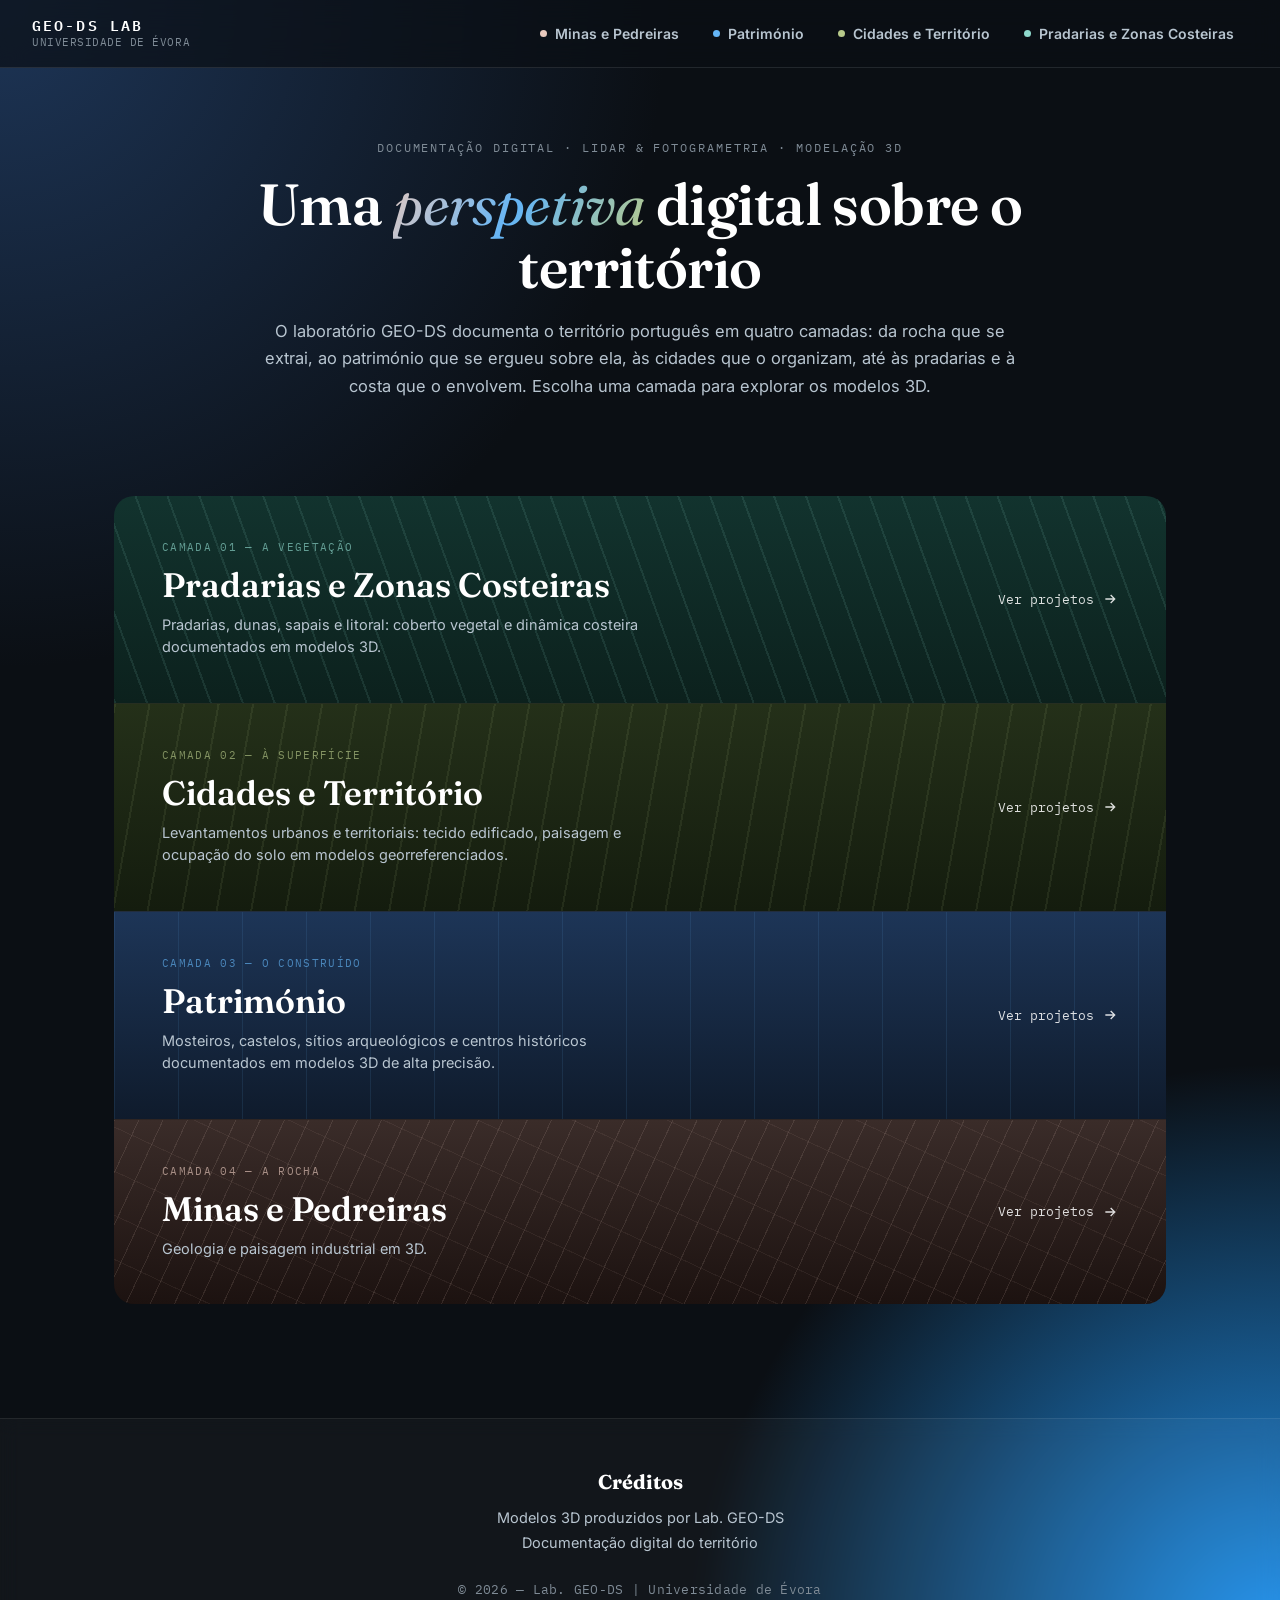
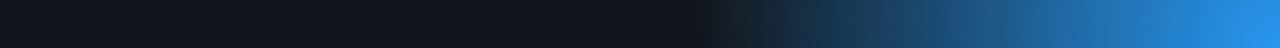
==== commit 11f0d28d: "Update header title in index.html" ====
--- a/index.html
+++ b/index.html
@@ -26,7 +26,7 @@
 
 <header class="hero">
     <div class="eyebrow">Documentação digital · LiDAR &amp; fotogrametria · modelação 3D</div>
-    <h1>Um <em>corte</em> digital sobre o território</h1>
+    <h1>Uma <em>perspetiva</em> digital sobre o território</h1>
     <p>O laboratório GEO-DS documenta o território português em quatro camadas: da rocha que se extrai, ao património que se ergueu sobre ela, às cidades que o organizam, até às pradarias e à costa que o envolvem. Escolha uma camada para explorar os modelos 3D.</p>
 </header>
 
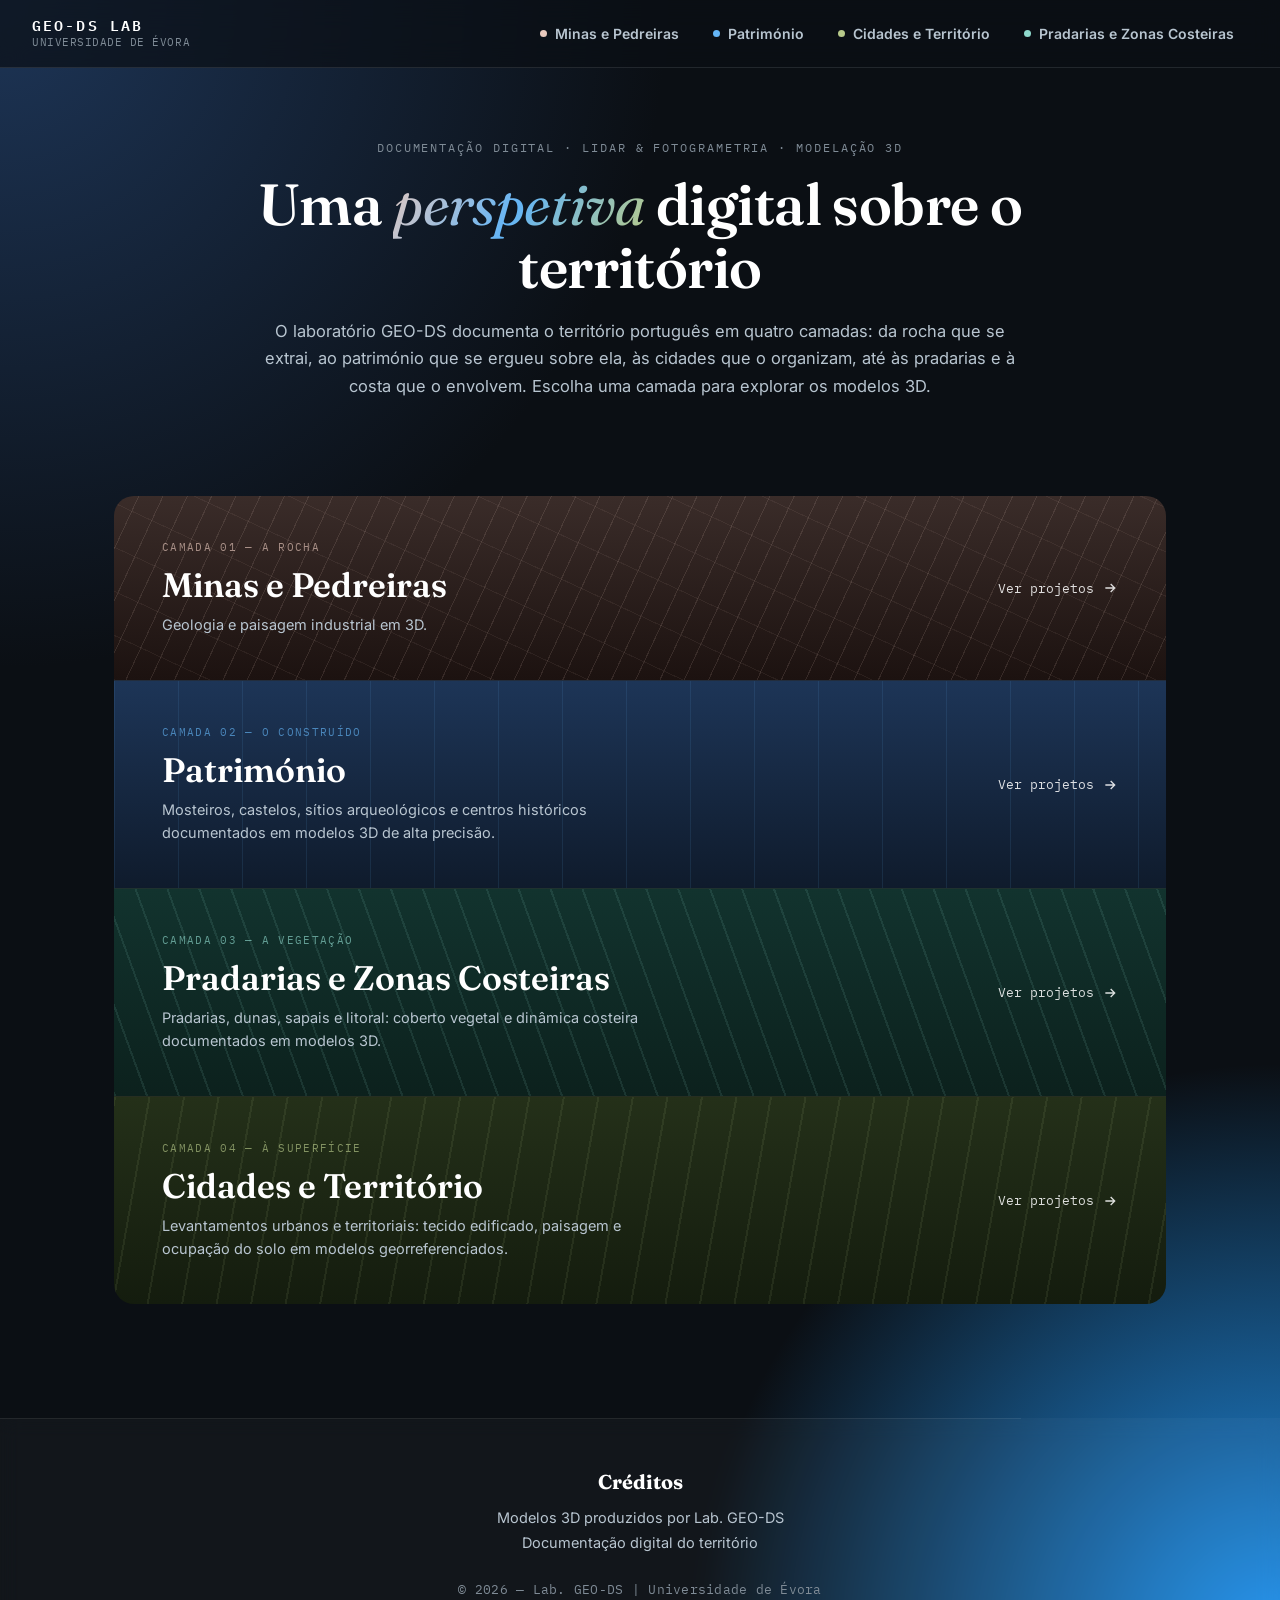
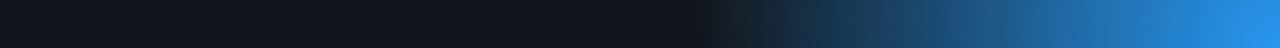
==== commit d2440527: "Update links and content in index.html" ====
--- a/index.html
+++ b/index.html
@@ -32,9 +32,31 @@
 
 <div class="strata">
 
+    <a class="stratum minas" href="minas.html">
+        <div class="label">
+            <span class="index">Camada 01 — a rocha</span>
+            <h2>Minas e Pedreiras</h2>
+            <p>Geologia e paisagem industrial em 3D.</p>
+        </div>
+        <span class="go">Ver projetos
+            <svg viewBox="0 0 24 24" fill="none" stroke="currentColor" stroke-width="2"><path d="M5 12h14M13 6l6 6-6 6"/></svg>
+        </span>
+    </a>
+
+    <a class="stratum patrimonio" href="patrimonio.html">
+        <div class="label">
+            <span class="index">Camada 02 — o construído</span>
+            <h2>Património</h2>
+            <p>Mosteiros, castelos, sítios arqueológicos e centros históricos documentados em modelos 3D de alta precisão.</p>
+        </div>
+        <span class="go">Ver projetos
+            <svg viewBox="0 0 24 24" fill="none" stroke="currentColor" stroke-width="2"><path d="M5 12h14M13 6l6 6-6 6"/></svg>
+        </span>
+    </a>
+
     <a class="stratum pradarias" href="pradarias.html">
         <div class="label">
-            <span class="index">Camada 01 — a vegetação</span>
+            <span class="index">Camada 03 — a vegetação</span>
             <h2>Pradarias e Zonas Costeiras</h2>
             <p>Pradarias, dunas, sapais e litoral: coberto vegetal e dinâmica costeira documentados em modelos 3D.</p>
         </div>
@@ -45,7 +67,7 @@
 
     <a class="stratum cidades" href="cidades.html">
         <div class="label">
-            <span class="index">Camada 02 — à superfície</span>
+            <span class="index">Camada 04 — à superfície</span>
             <h2>Cidades e Território</h2>
             <p>Levantamentos urbanos e territoriais: tecido edificado, paisagem e ocupação do solo em modelos georreferenciados.</p>
         </div>
@@ -54,27 +76,6 @@
         </span>
     </a>
 
-    <a class="stratum patrimonio" href="patrimonio.html">
-        <div class="label">
-            <span class="index">Camada 03 — o construído</span>
-            <h2>Património</h2>
-            <p>Mosteiros, castelos, sítios arqueológicos e centros históricos documentados em modelos 3D de alta precisão.</p>
-        </div>
-        <span class="go">Ver projetos
-            <svg viewBox="0 0 24 24" fill="none" stroke="currentColor" stroke-width="2"><path d="M5 12h14M13 6l6 6-6 6"/></svg>
-        </span>
-    </a>
-
-    <a class="stratum minas" href="minas.html">
-        <div class="label">
-            <span class="index">Camada 04 — a rocha</span>
-            <h2>Minas e Pedreiras</h2>
-            <p>Geologia e paisagem industrial em 3D.</p>
-        </div>
-        <span class="go">Ver projetos
-            <svg viewBox="0 0 24 24" fill="none" stroke="currentColor" stroke-width="2"><path d="M5 12h14M13 6l6 6-6 6"/></svg>
-        </span>
-    </a>
 
 </div>
 
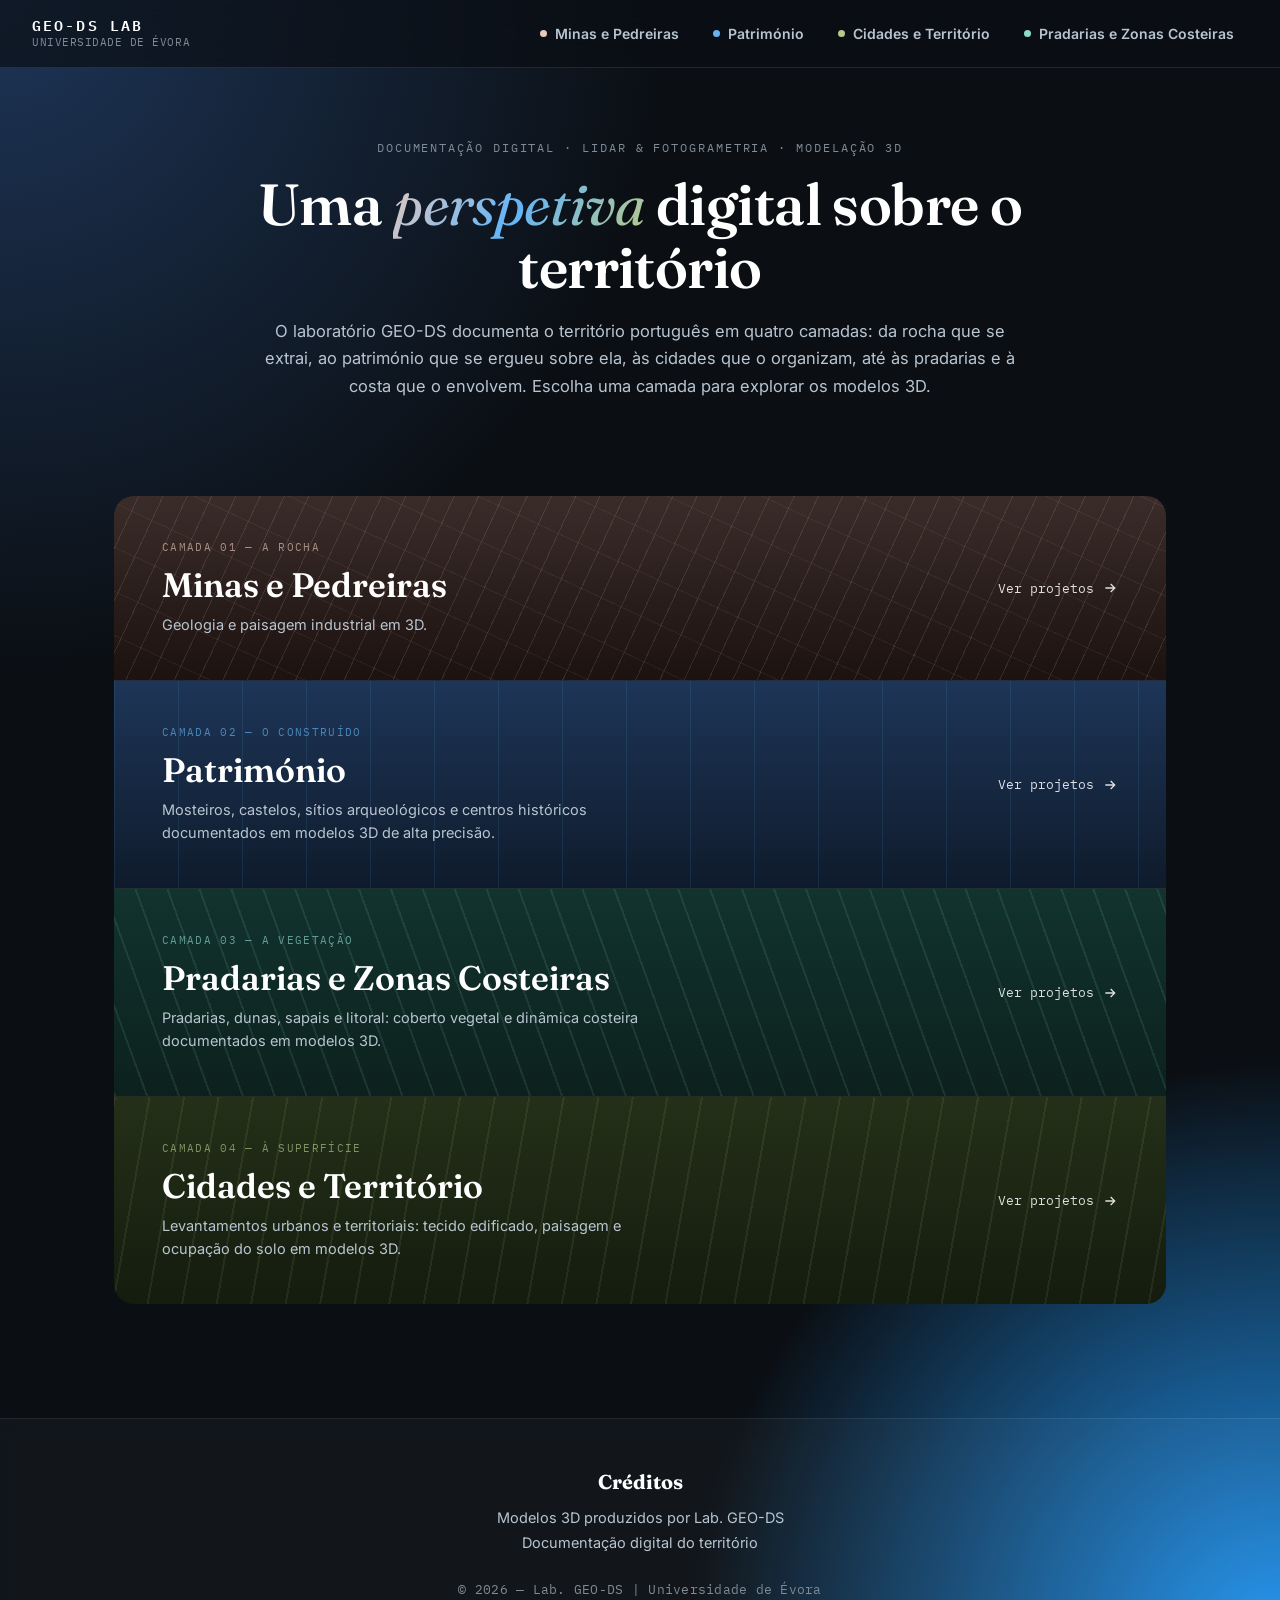
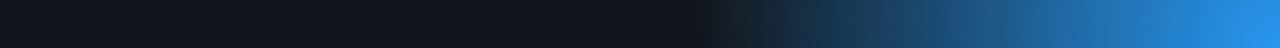
==== commit c703d95b: "Update description text for 'Cidades e Território'" ====
--- a/index.html
+++ b/index.html
@@ -69,7 +69,7 @@
         <div class="label">
             <span class="index">Camada 04 — à superfície</span>
             <h2>Cidades e Território</h2>
-            <p>Levantamentos urbanos e territoriais: tecido edificado, paisagem e ocupação do solo em modelos georreferenciados.</p>
+            <p>Levantamentos urbanos e territoriais: tecido edificado, paisagem e ocupação do solo em modelos 3D.</p>
         </div>
         <span class="go">Ver projetos
             <svg viewBox="0 0 24 24" fill="none" stroke="currentColor" stroke-width="2"><path d="M5 12h14M13 6l6 6-6 6"/></svg>
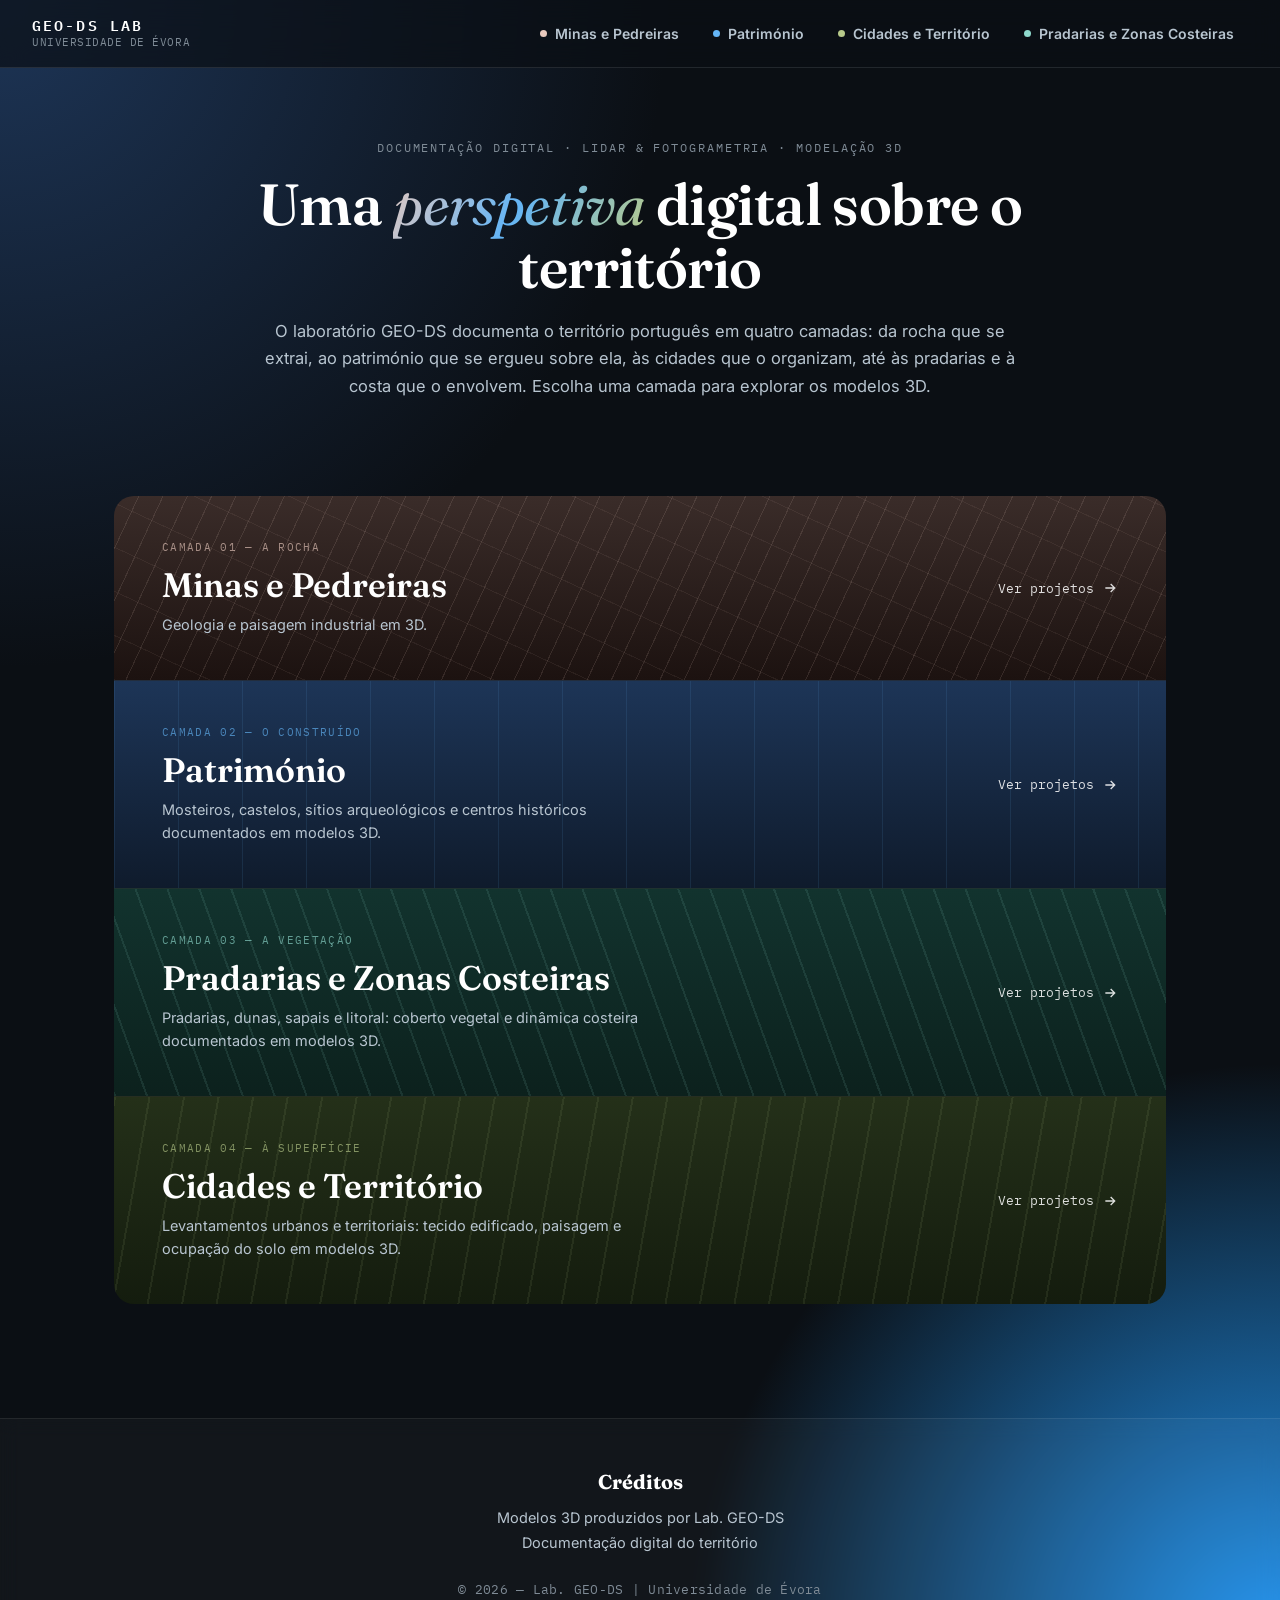
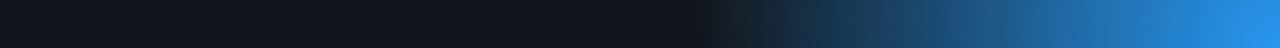
==== commit f65aba9a: "Update description of heritage sites in index.html" ====
--- a/index.html
+++ b/index.html
@@ -47,7 +47,7 @@
         <div class="label">
             <span class="index">Camada 02 — o construído</span>
             <h2>Património</h2>
-            <p>Mosteiros, castelos, sítios arqueológicos e centros históricos documentados em modelos 3D de alta precisão.</p>
+            <p>Mosteiros, castelos, sítios arqueológicos e centros históricos documentados em modelos 3D.</p>
         </div>
         <span class="go">Ver projetos
             <svg viewBox="0 0 24 24" fill="none" stroke="currentColor" stroke-width="2"><path d="M5 12h14M13 6l6 6-6 6"/></svg>
